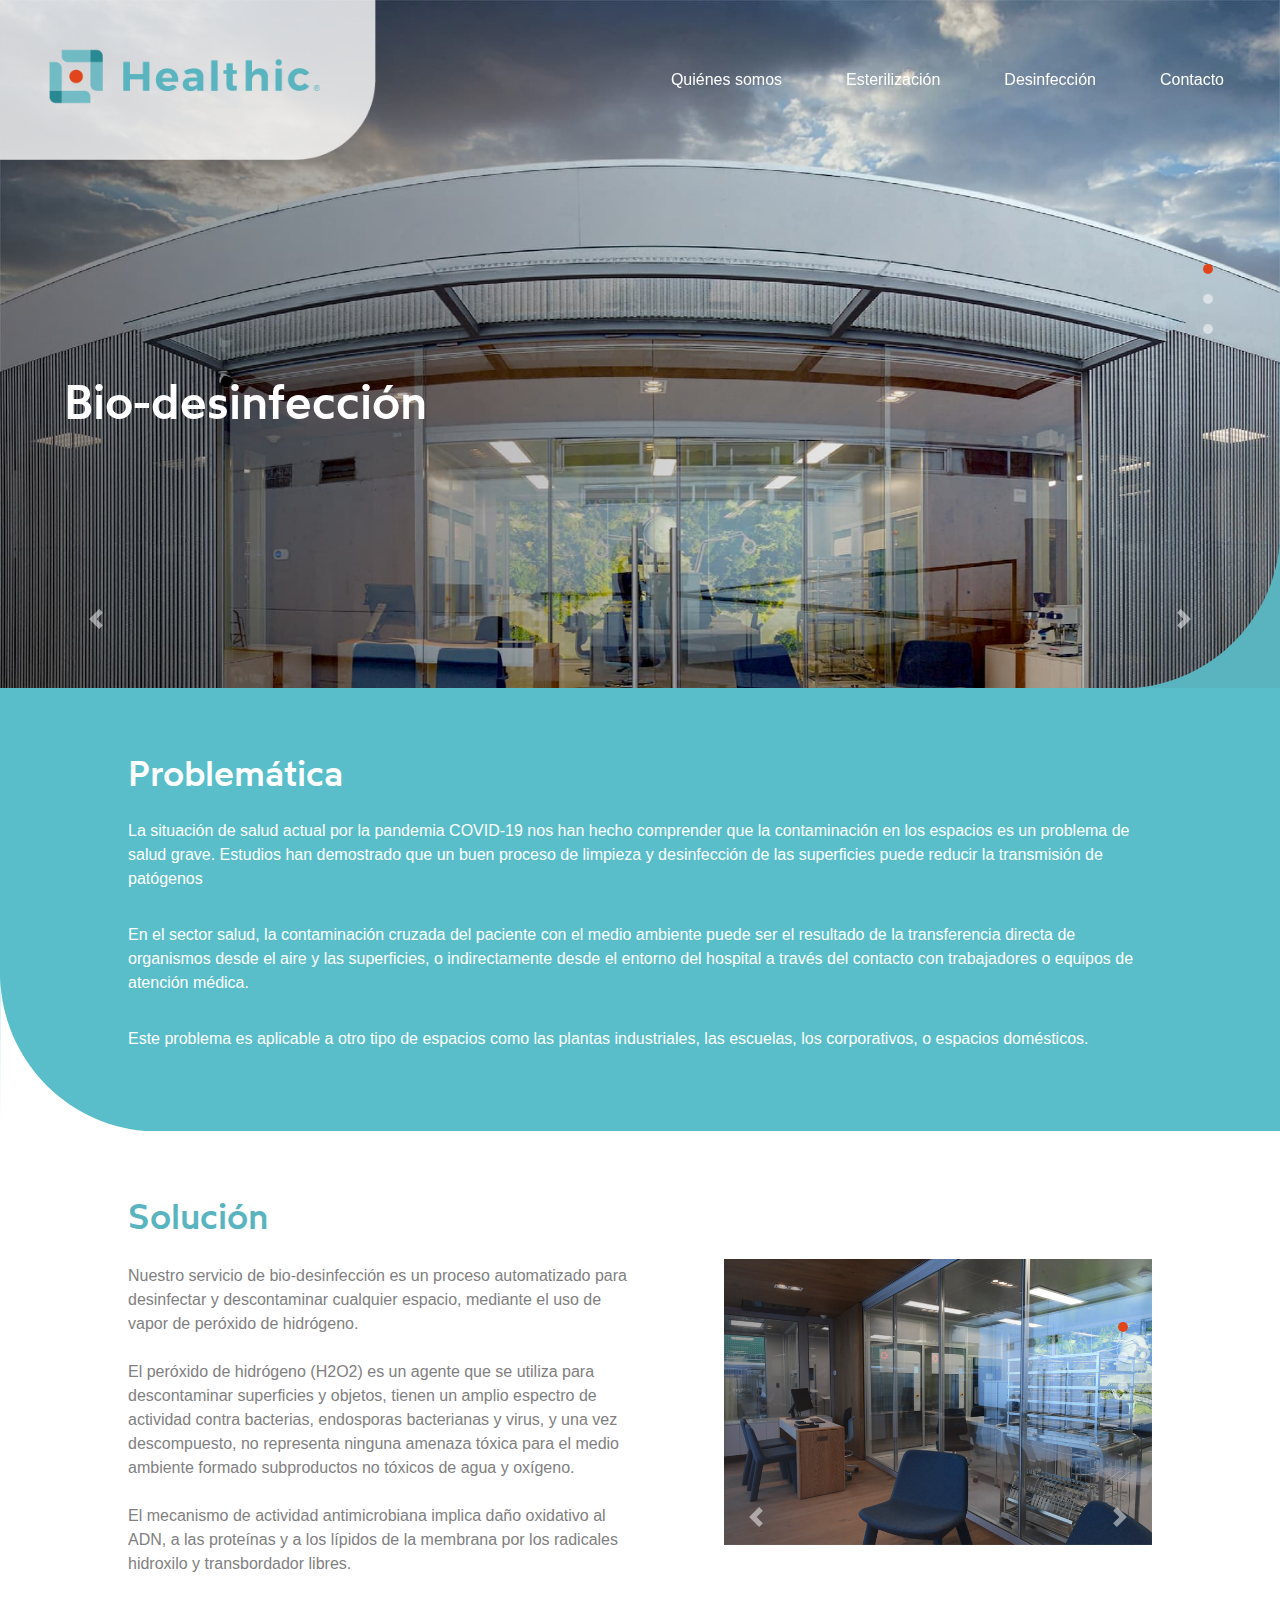
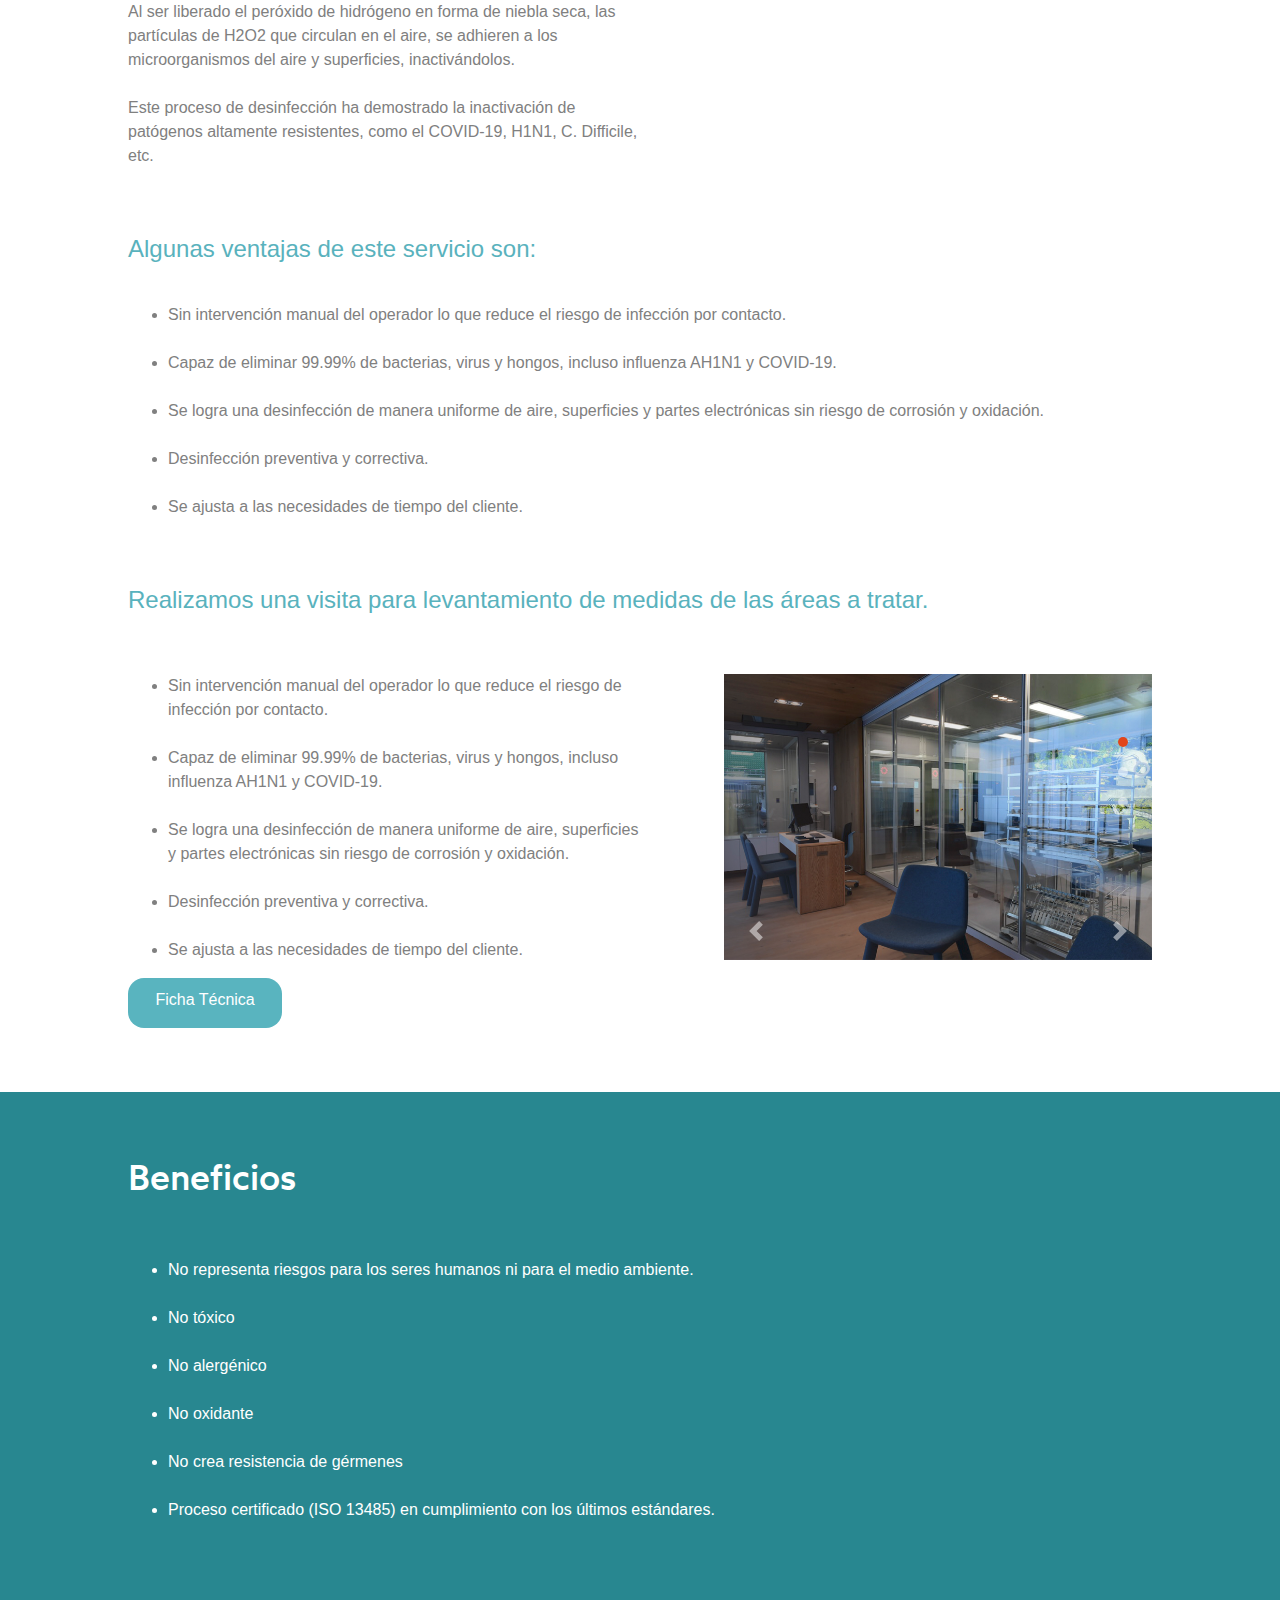
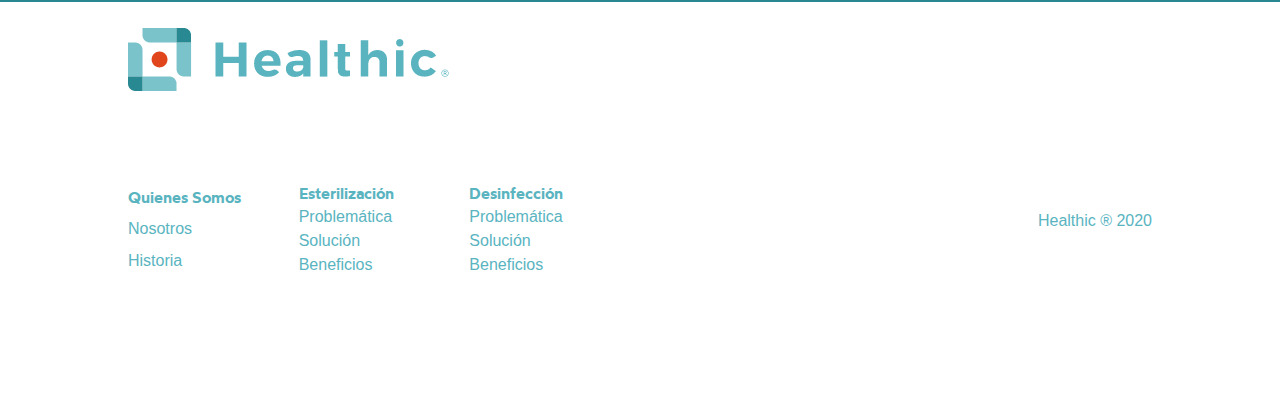
==== biodesinfeccion.html @ 0f6c4539 "arreglando detalles mobile" ====
<!DOCTYPE html>
<html lang="en">
<head>
    <meta charset="UTF-8">
    <meta name="viewport" content="width=device-width, initial-scale=1, shrink-to-fit=no">
    <title>Bio-desinfección</title>
    <link rel="stylesheet" href="css/slider.css">
    <link rel="stylesheet" href="https://stackpath.bootstrapcdn.com/bootstrap/4.5.2/css/bootstrap.min.css" integrity="sha384-JcKb8q3iqJ61gNV9KGb8thSsNjpSL0n8PARn9HuZOnIxN0hoP+VmmDGMN5t9UJ0Z" crossorigin="anonymous">
    <link rel="stylesheet" href="https://cdnjs.cloudflare.com/ajax/libs/font-awesome/4.7.0/css/font-awesome.min.css">
    <link rel="stylesheet" href="css/slider.css">
<!--     <link rel="stylesheet" href="css/debug.css"> -->
</head>
<body>
     <!-- Navigation -->
<nav class="navbar fixed-top  navbar-expand-md">
    <a href="index.html" class="navbar-brand"><img src="img/logohealthic.png" class="navbar-brand-imagen"></a>
    <button class="navbar-toggler" data-toggle="collapse" data-target="#NavBarM">
        <img src="img/logo-color.png" class="enmobilhey">
    </button>
    <div class="collapse navbar-collapse" id="NavBarM">
    
    <ul class="navbar-nav ml-auto">
        <li class="nav-item">
            <a href="nosotros.html" class="nav-link">Quiénes somos</a>
        </li>
        <li>
            <a href="esterilizacion.html" class="nav-link">Esterilización</a>
        </li>
        <li>
            <a href="biodesinfeccion.html" class="nav-link">Desinfección</a>
        </li>
<!--
        <li>
            <a href="#" class="nav-link">Biblioteca</a>
        </li>
-->
        <li>
            <a href="index.html#ContactoInd" class="nav-link">Contacto</a>
        </li>
    </ul>
    </div>
</nav>
   
   <header class="Hstart">
       <div id="carouselExampleCaptions" class="carousel slide" data-interval="false" data-ride="carousel" style="max-height: 43em;">
    <!-- Lineas de referencia posicion -->
  <ol class="carousel-indicators">
    <li data-target="#carouselExampleCaptions" data-slide-to="0" class="active"></li>
    <li data-target="#carouselExampleCaptions" data-slide-to="1"></li>
    <li data-target="#carouselExampleCaptions" data-slide-to="2"></li>
  </ol>
  <div class="carousel-inner">
<!--   Foto 01 -->
    <div class="carousel-item active">
      <img src="img/Home-01.jpg" class="d-block w-100" alt="...">
      <div class="carousel-caption d-md-block">
        <h1>Bio-desinfección</h1>
<!--        <button>Mas Información</button>-->
      </div>
    </div>
<!--    Foto 02  -->
    <div class="carousel-item">
      <img src="img/Home-02.jpg" class="d-block w-100" alt="...">
      <div class="carousel-caption  d-md-block">
        <h1>Bio-desinfección</h1>
<!--        <button>Más información</button>-->
      </div>
    </div>
<!--  Foto 03  -->
    <div class="carousel-item">
      <img src="img/Home-03.jpg" class="d-block w-100" alt="...">
      <div class="carousel-caption  d-md-block">
        <h1>Bio-desinfección</h1>
<!--        <button>Más información</button>-->
      </div>
    </div>
  </div>
<!--  Flechas controladoras carusel-->
  <a class="carousel-control-prev" href="#carouselExampleCaptions" role="button" data-slide="prev">
    <span class="carousel-control-prev-icon" aria-hidden="true"></span>
    <span class="sr-only">Previous</span>
  </a>
  <a class="carousel-control-next" href="#carouselExampleCaptions" role="button" data-slide="next">
    <span class="carousel-control-next-icon" aria-hidden="true"></span>
    <span class="sr-only">Next</span>
  </a>
  <svg viewBox="0 0 237.58 230.31" xmlns="http://www.w3.org/2000/svg" class="svgDER">
<path transform="translate(-.148 -1437.3)" d="m237.36 1437.3c-3.9 127.68-108.52 230.31-237.21 230.31h237.58l-0.377-230.31h0.377"/>
</svg>
</div>
   </header>
   
   <article class="QS-Azul">
       <h3>
        Problemática
       </h3>
       <p>
           La situación de salud actual por la pandemia COVID-19 nos han hecho comprender que  la contaminación en los espacios es un problema de salud grave. Estudios han demostrado que un buen proceso de limpieza y desinfección de las superficies puede reducir la transmisión de patógenos

       </p>
       <p>
            En el sector salud, la contaminación cruzada del paciente con el medio ambiente puede ser el resultado de la transferencia directa de organismos desde el aire y las superficies, o indirectamente desde el entorno del hospital a través del contacto con trabajadores o equipos de atención médica.
       </p>

       <p>
           Este problema es aplicable a otro tipo de espacios como las plantas industriales, las escuelas, los corporativos, o espacios domésticos. 
       </p>
            <svg viewBox="0 0 237.58 230.31" xmlns="http://www.w3.org/2000/svg" class="svgIZQ">
            <path  transform="translate(-.148 -1437.3)" d="m0.525 1437.3c3.9 127.68 108.52 230.31 237.21 230.31h-237.58l0.377-230.31h-0.377"/>
            </svg>
   </article>
   
   <article class="Historia">
      <div>
       <h3 class="tituloSolucion">Solución</h3>
       <p>
        Nuestro servicio de bio-desinfección es un proceso automatizado para desinfectar y descontaminar cualquier espacio, mediante el uso de vapor de peróxido de hidrógeno.<br><br>
 
        El peróxido de hidrógeno (H2O2) es un agente que se utiliza para descontaminar superficies y objetos, tienen un amplio espectro de actividad contra bacterias, endosporas bacterianas y virus, y una vez descompuesto, no representa ninguna amenaza tóxica para el medio ambiente formado subproductos no tóxicos de agua y oxígeno.<br><br>
 
        El mecanismo de actividad antimicrobiana implica daño oxidativo al ADN, a las proteínas y a los lípidos de la membrana por los radicales hidroxilo y transbordador libres.<br><br>
 
        Al ser liberado el peróxido de hidrógeno en forma de niebla seca, las partículas de H2O2 que circulan en el aire, se adhieren a los microorganismos del aire y superficies, inactivándolos.<br><br>
 
        Este proceso de desinfección ha demostrado la inactivación de patógenos altamente resistentes, como el COVID-19, H1N1, C. Difficile, etc.
        </p>
      </div>
       <figure class="sliderHistoria">
        <div id="carouselQS" class="carousel slide" data-ride="carousel">
  <ol class="carousel-indicators">
    <li data-target="#carouselQS" data-slide-to="0" class="active"></li>
    <li data-target="#carouselQS" data-slide-to="1"></li>
    <li data-target="#carouselQS" data-slide-to="2"></li>
  </ol>
  <div class="carousel-inner">
    <div class="carousel-item active">
      <img src="img/H-01.jpg" class="d-block w-100" alt="...">
    </div>
    <div class="carousel-item">
      <img src="img/H-02.JPG" class="d-block w-100" alt="...">
    </div>
    <div class="carousel-item">
      <img src="img/H-03.jpg" class="d-block w-100" alt="...">
    </div>
  </div>
  <a class="carousel-control-prev" href="#carouselQS" role="button" data-slide="prev">
    <span class="carousel-control-prev-icon" aria-hidden="true"></span>
    <span class="sr-only">Previous</span>
  </a>
  <a class="carousel-control-next" href="#carouselQS" role="button" data-slide="next">
    <span class="carousel-control-next-icon" aria-hidden="true"></span>
    <span class="sr-only">Next</span>
  </a>
</div>
   
    </figure>
        <div class="ventajas">
       <h4 class="tituloVentajas">Algunas ventajas de este servicio son:</h4>
       <ul>
           <li>Sin intervención manual del operador lo que reduce el riesgo de infección por contacto.<br><br></li>
           <li>Capaz de eliminar 99.99% de bacterias, virus y hongos, incluso influenza AH1N1 y COVID-19.<br><br></li>
           <li>Se logra una desinfección de manera uniforme de aire, superficies y partes electrónicas sin riesgo de corrosión y oxidación.<br><br></li>
           <li>Desinfección preventiva y correctiva.<br><br></li>
           <li>Se ajusta a las necesidades de tiempo del cliente.</li>
       </ul>
      </div>
       
       <h4 class="levantamiento">Realizamos una visita para levantamiento de medidas de las áreas a tratar.</h4>
       <ul>
           <li>Sin intervención manual del operador lo que reduce el riesgo de infección por contacto.<br><br></li>
           <li>Capaz de eliminar 99.99% de bacterias, virus y hongos, incluso influenza AH1N1 y COVID-19.<br><br></li>
           <li>Se logra una desinfección de manera uniforme de aire, superficies y partes electrónicas sin riesgo de corrosión y oxidación.<br><br></li>
           <li>Desinfección preventiva y correctiva.<br><br></li>
           <li>Se ajusta a las necesidades de tiempo del cliente.</li>
       </ul>
<!--
       <p>
        Este servicio incluye: <br><br>
        • Máquina con turbina ionizante.<br><br>
        • Agente desinfectante a base de   peróxido de hidrógeno y plata coloidal.<br><br>
        • Monitoreo de áreas desinfectadas a través de indicadores químicos.<br><br>
        • Profesional especializado en esterilización y bio-desinfección quien realiza todo el proceso.<br><br>
        • Confinamiento de áreas en caso de ser requerido.
        </p>
-->
       
      
       <figure class="sliderLevantamiento">
        <div id="carouselQS" class="carousel slide" data-ride="carousel">
  <ol class="carousel-indicators">
    <li data-target="#carouselQS" data-slide-to="0" class="active"></li>
    <li data-target="#carouselQS" data-slide-to="1"></li>
    <li data-target="#carouselQS" data-slide-to="2"></li>
  </ol>
  <div class="carousel-inner">
    <div class="carousel-item active">
      <img src="img/H-01.jpg" class="d-block w-100" alt="...">
    </div>
    <div class="carousel-item">
      <img src="img/H-02.JPG" class="d-block w-100" alt="...">
    </div>
    <div class="carousel-item">
      <img src="img/H-03.jpg" class="d-block w-100" alt="...">
    </div>
  </div>
  <a class="carousel-control-prev" href="#carouselQS" role="button" data-slide="prev">
    <span class="carousel-control-prev-icon" aria-hidden="true"></span>
    <span class="sr-only">Previous</span>
  </a>
  <a class="carousel-control-next" href="#carouselQS" role="button" data-slide="next">
    <span class="carousel-control-next-icon" aria-hidden="true"></span>
    <span class="sr-only">Next</span>
  </a>
</div>
   
    </figure>
        <a href="#" class="botonLink">Ficha Técnica</a>
   </article>
   <article class="beneficios">
       <h3>Beneficios</h3>
       <ul>
           <li>No representa riesgos para los seres humanos ni para el medio ambiente.<br><br></li>
           <li>No tóxico <br><br></li>
           <li>No alergénico<br><br></li>
           <li>No oxidante<br><br></li>
           <li>No crea resistencia de gérmenes<br><br></li>
           <li>Proceso certificado (ISO 13485) en cumplimiento con los últimos estándares.</li>
       </ul>
   </article>
    <img src="img/logo02.png" class="imgfooter">
    <div class="bread">
     
      <div class="links">
          <a href="#" class="bredtitulo">Quienes Somos</a>
          <a href="#">Nosotros</a>
          <a href="#">Historia</a>
<!--          <a href="#">Equipo</a>-->
      </div>
      <div class="links">
          <a href="#" class="bredtitulo">Esterilización</a>
          <a href="#">Problemática</a>
          <a href="#">Solución</a>
          <a href="#">Beneficios</a>
      </div>
      <div class="links">
          <a href="#" class="bredtitulo">Desinfección</a>
          <a href="#">Problemática</a>
          <a href="#">Solución</a>
          <a href="#">Beneficios</a>
      </div>
<!--
      <div class="links">
          <a href="#" class="bredtitulo">Biblioteca</a>
          <a href="#">Noticias</a>
          <a href="#">Galeria</a>
          <a href="#">Fichas técnicas</a>
          <a href="#">Prensa</a>
      </div>
-->
<!--
      <div class="links">
          <a href="#">Contrata un servicio</a>
          <a href="#">Invierte en Healthic</a>
          <a href="#">Trabaja con Nosotros</a>
      </div>
-->
      <div class="links ultimis">
          <p>Healthic ® 2020</p>
      </div>
  </div>
   
   
   
    <script src="https://code.jquery.com/jquery-3.5.1.slim.min.js" integrity="sha384-DfXdz2htPH0lsSSs5nCTpuj/zy4C+OGpamoFVy38MVBnE+IbbVYUew+OrCXaRkfj" crossorigin="anonymous"></script>
    <script src="https://cdn.jsdelivr.net/npm/popper.js@1.16.1/dist/umd/popper.min.js" integrity="sha384-9/reFTGAW83EW2RDu2S0VKaIzap3H66lZH81PoYlFhbGU+6BZp6G7niu735Sk7lN" crossorigin="anonymous"></script>
    <script src="https://stackpath.bootstrapcdn.com/bootstrap/4.5.2/js/bootstrap.min.js" integrity="sha384-B4gt1jrGC7Jh4AgTPSdUtOBvfO8shuf57BaghqFfPlYxofvL8/KUEfYiJOMMV+rV" crossorigin="anonymous"></script>
    <script src="js/script.js"></script>
</body>
</html>
---- css/slider.css ----
@font-face {
    font-family: 'wotfardregular';
    src: url('wotfard-regular-webfont.eot');
    src: url('wotfard-regular-webfont.eot?#iefix') format('embedded-opentype'),
         url('wotfard-regular-webfont.woff2') format('woff2'),
         url('wotfard-regular-webfont.ttf') format('truetype');
    font-weight: normal;
    font-style: normal;

}

@font-face {
    font-family: 'wotfardsemibold';
    src: url('wotfard-semibold-webfont.eot');
    src: url('wotfard-semibold-webfont.eot?#iefix') format('embedded-opentype'),
         url('wotfard-semibold-webfont.woff2') format('woff2'),
         url('wotfard-semibold-webfont.ttf') format('truetype');
    font-weight: normal;
    font-style: normal;

}
@font-face {
    font-family: 'wotfardmedium';
    src: url('wotfard-medium-webfont.eot');
    src: url('wotfard-medium-webfont.eot?#iefix') format('embedded-opentype'),
         url('wotfard-medium-webfont.woff2') format('woff2'),
         url('wotfard-medium-webfont.ttf') format('truetype');
    font-weight: normal;
    font-style: normal;

}
*{
	margin: 0;
}
a{
    text-decoration: none;
}
a:hover{
    text-decoration: none;
/*    color: #EB451B;*/
/*    border-bottom: 2px solid red;*/
}
}
body{
    max-width: 100vw;
    height: 100%;
    color: #666666;
    font-family: 'wotfardregular';
    display: flex;
    flex-direction: column;
    align-items: center;
}

/*
img{
    width: 100%;
    height: auto;
object-fit: cover;
}
*/

h1{
    padding-bottom: 5%;
    font-size: 3rem;
    font-family: 'wotfardmedium';
}
h3{
    font-size: 36px;
    font-family: 'wotfardmedium';
}
hr{
    border-top: 1.5px solid #666666;
    width: 80%;
}
.navbar{
    z-index: 1000;
    width: 100%;
    padding: 0;
}
.navbar-brand-imagen{
    height: 10rem
}
.navbar-brand{
    margin: 0;
    padding: 0;
}
.navbar-nav li{
    padding-right: 3rem;
}
.nav-link{
    color: white !important;
    position: relative;
}
.nav-link::after {
    content: "";
    position: absolute;
    left: 0;
    bottom: 0;
    width: 100%;
    height: 3px;
    background: #EB451B;
    transform: scaleX(0);
/*    transform-origin: left;*/
    transition: transform 250ms ease-in;
}
.nav-link:hover::after {
    transform: scaleX(1)
}
.colorlink{
    color: #59B4BF !important;
}
/*
li a:hover{
    border-bottom: 3px solid #EB451B;
}
*/

.compressed{
    background: white;
}
.enmobil{
    height: 8rem;
}
.enmobilhey{
    height: 2rem;
}
.botonLink{
    background-color: #59B4BF;
    border: none;
    border-radius: 1em;
    padding: 2%;
    color: white;
    height: 50px;
    width: 30%;
    text-align: center;
}
.carousel-item{
}

.carousel-control-next, .carousel-control-prev{
    top: 80%;
    
}
.carousel-indicators{
    right: 5%;
    bottom: 50%;
    flex-direction: column;
    align-items: flex-end;
    margin: 0;
}
.carousel-indicators li{
    width: 10px;
    height: 10px;
    border-radius: 50%;
}
.carousel-indicators .active{
    background-color: #E1451B !important;
}
.carousel-caption{
    top: 40%;
    left: 5%;
    width: 50%;
    text-align: left;
}
/*Sacar las bolitas para abajo de el slider*/
/*
.SERV .carousel-indicators{
    flex-direction: row;
    bottom: -15%;
    left: 55%;
    width: 35%;
    justify-content: space-evenly;
}
*/
.SERV .carousel-indicators li{
    background-color: gray;
}
/*Intento de Sacar los controles*/
/*
.SERV .carousel-control-next, .SERV .carousel-control-prev{
    bottom: -19%;
    opacity: 1;
}
*/
.SERV .carousel-control-next-icon, .SERV .carousel-control-prev-icon{
    color: gray;
    
}
.btnclaro{
    background-color: #59B4BF;
    border: none;
    border-radius: 1em;
    padding: 2%;
    color: white;
    height: 50px;
    width: 30%;
    text-align: center;
    position: relative;
    z-index: 1;
}
.btnclaro::after{
    content: "";
    position: absolute;
    top: 0;
    left: 0;
    width: 100%;
    height: 100%;
    border-radius: 1em;
    background-color: rgba(0, 0, 0, 0.3);
    transform: scaleY(0);
/*    transform-origin: left;*/
    transition: transform 100ms ease-in;
    
    z-index: -1;
}
.btnclaro:hover{
    color: white;
    font-weight: 600;
    
}
.btnclaro:hover::after{
    transform: scaleY(1);
    border-radius: 1em;
}
.btnobscuro{
    background-color: #288992;
    border: none;
    border-radius: 1em;
    padding: 2%;
    color: white;
    height: 50px;
    text-align: center;
    position: relative;
    z-index: 1;
}
.btnobscuro::after{
    content: "";
    position: absolute;
    top: 0;
    left: 0;
    width: 100%;
    height: 100%;
    border-radius: 1em;
    background-color: rgba(0, 0, 0, 0.3);
    transform: scaleY(0);
/*    transform-origin: left;*/
    transition: transform 100ms ease-in;
    
    z-index: -1;
}
.btnobscuro:hover{
    color: white;
    font-weight: 600;
    
}
.btnobscuro:hover::after{
    transform: scaleY(1);
    border-radius: 1em;
}
button{
    background-color: #59B4BF;
    border: none;
    border-radius: 1em;
    padding: 2%;
    color: white;
    height: 50px;
}

.QS{
    display: grid;
    grid-template-columns: 1fr 1fr;
    grid-template-rows: 1fr 2fr 1fr;
    width: 100%;
    
    grid-template-areas:
        'titulo foto'
        'texto foto'
        'boton foto';
    padding: 3% 10% 1% 10%;
    background-color: #59B4BF;
    color: white;
    position: relative;
}
.fotoQS{
    width: 80%;
}
.titulo{
    align-self: end;
    grid-area: titulo;
    font-size: 36px;
    padding-bottom: 5%
}
.texto{
    grid-area: texto;
    padding-right: 20%;
    font-size: 16px;
}
.boton{
    grid-area: boton;
    width: 170px;
    height: 50px;
    font-size: 16px;
    text-align: center;
    
}
.foto{
    grid-area: foto;
    align-self: center;
    
}
.Historia h3{
    margin-bottom: 5%;
    color: #59B4BF;
}
.SERV{
    display: grid;
    grid-template-columns: 1fr 1fr;
    grid-template-rows: 1fr 2fr 1fr;
    width: 100%;
    grid-template-areas:
        'titulo foto'
        'texto foto'
        'boton foto';
    padding: 5% 10%;
    color: white;
}
.SERV .titulo{
    color: #59BEC9;
}
.SERV .texto{
    color: #808080
}
.SERV .carousel{
    width: 90%;
}
.SERV2{ 
    display: grid;
    grid-template-columns: 1fr 1fr;
    grid-template-rows: 1fr 2fr 1fr;
    width: 100%;
    grid-template-areas:
        'foto titulo'
        'foto texto'
        'foto boton';
    padding: 5% 10%;
    color: white;
    position: relative;
}
.SERV2 .titulo{
    color: #59BEC9;
}
.SERV2 .texto{
    color: #808080
}
.SERV2 .carousel{
    width: 90%;
}
.biblioteca{
    background-color: #288992;
    padding: 5%;
    position: relative;
}
.card-body{
    padding: 5% 0 0 0;
}
.card-text{
    color: white;
}
form{
    display: flex;
    min-width: 50%;
    flex-direction: column;
}

footer{
    display: flex;
    min-width: 100%;
    padding: 5% 10%;
    background-color: #288992;
    color: white;
}
.imgfooter{
    margin-right: auto;
    padding-left: 10%;
    padding-bottom: 2%;
    padding-top: 2%;
}
aside{
    min-width: 50%;
    display: grid;
    grid-template-columns: 2fr 2fr 1fr;
    grid-template-rows: auto .5fr 1fr 1fr 2fr .5fr 1fr;
    grid-gap: .5em;
}
aside > h3{
    grid-column: 1 / -1;
}

aside > button{
    grid-column: 1 / 2;
    grid-row: 3;
    align-self: center;
    justify-self: center;
    width: 80%;
}
aside > button:nth-child(2){
    grid-column: 2 / span 1;
    grid-row: 3;
}
aside > button:nth-child(3){
    grid-column: 1 / span 1;
    grid-row: 4;
}

aside > address{
    grid-column: 1 / 4;
    grid-row: 5;
}
address{
    display: flex;
    flex-direction: column;
    margin-top: 3%;
    
}
.linkfoot{
    color: white;
}
.socialicons{
    height: 20px;
    grid-column: 1/2;
    grid-row: 6;
    display: flex;
    fill: white;
}

.bread{
    display: grid;
    grid-template-columns: 1fr 1fr 1fr 3fr;
    grid-template-areas: ;
    width: 100%;
    padding: 5% 10%;
    margin-bottom: 5%;
    justify-items: flex-start;
}
.links{
    display: flex;
    flex-direction: column;
    align-items: flex-start;
    justify-content: space-around;
    color: #59B4BF;
}
.links a{
    color: #59B4BF;
}

.ultimis{
    margin-left: auto;
}
.enviar{
    max-width: 30%;
    background-color: #59BEC9;
    border: none;
    border-radius: 1em;
}


.Hstart{
    background: #59BEC9;
    width: 100%;
}
.QS-Azul{
    background: #59BEC9;
    padding: 5% 10% 5% 10%;
    color: white;
    display: grid;
    grid-template-columns: 1fr;
    grid-row-gap: 1em;
    position: relative;
    width: 100%;
}
.svgIZQ{
    position: absolute;
    bottom: 0;
    left: 0%;
    height: 12vw;
    fill: #FFF;
     
}
.svgDER{
    position: absolute;
    bottom: -1px;
    right: 0%;
    height: 12vw;
    fill: #59B4BF;
}
.svgDER-o{
    position: absolute;
    bottom: -1px;
    right: 0%;
    height: 12vw;
    fill: #288992;
}
.Historia{
    padding: 5% 10% 5% 10%;
    display: grid;
    grid-template-columns: 1.2fr 1fr;
    grid-column-gap: 8%;
    position: relative;
    color: #808080;
}

.sliderHistoria{
    padding-top: 15%;
}
.Equipo{
    padding: 5%;
    background: #59BEC9;
    position: relative;
    
}
.equipoGrid{
    display: grid;
    grid-template-columns: 1fr 1fr 1fr;
    justify-items: center;
    
}
.equipoCard{
    display: flex;
    flex-direction: column;
    text-align: center;
    height: 400px;
    justify-content: space-around;
    color: aliceblue;
    
}
.equipoNombreM{
    display: grid;
    grid-template-columns: 1fr 1.3fr .1fr;
    grid-template-rows: .5fr 2fr .5fr;
    padding: 5%
}
.fotoPerfil{
    width: 100%;
    height: auto;
    grid-row: 1 / 3;
    grid-column: 1;
}
.modalClose{
    grid-row: 1;
    grid-column: 3;
}
.modalName{
    grid-row: 2 / 4;
    grid-column: 2;
    padding-left: 5%;
}
.modal-content{
    border-radius: 2em;
    border: none;
}
.modal-dialog{
    max-width: 750px;
}
.Aliados{
    padding: 10%;
    display: grid;
    grid-template-columns: 1fr 3fr;
}
.Aliados > h3{
    grid-column: 1 / 3;
    padding-bottom: 6%
}
.Aliados > img{
    grid-row: 2;
    grid-column: 1;
    
}
.Aliados > p{
    grid-column: 2 / 3;
}
.Aliados > a{
    grid-column: 2 / 4;
}
.bredtitulo{
    font-family: 'wotfardsemibold';
}
.tituloSolucion{
    color: #59B2BD;
}
.ventajas{
    grid-column: span 2;
    padding-bottom: 5%;
    padding-top: 5%;
}
.tituloVentajas{
    padding-bottom: 3%;
    color: #59B2BD;
}
.levantamiento{
    grid-column: span 2;
    padding-bottom: 5%;
    color: #59B2BD;
}
.beneficios{
    width: 100%;
    background-color: #288790;
    color: white;
    padding: 5% 10% 5% 10%;
}
.beneficios h3{
    color: white;
    padding-bottom: 5%;
}
.comoResuelve{
    padding: 5% 10% 5% 10%;
    display: grid;
    grid-template-columns: 1fr;
    position: relative;
    width: 100%;
    color: #808080;
}
.comoResuelve h3{
    
    padding-bottom: 3%;
}
.comoResuelve h4{
    padding-top: 3%;
    padding-bottom: 3%;
}
.certificadoFases{
    display: grid;
    grid-template-columns: 1fr .7fr 1fr;
    grid-column-gap: 50px;
}
.servCERT{
    display: flex;
    color: #59B2BD;
}
.imgCERT{
    padding-right: 5%;
    object-fit: contain;
}
.ModeloG{
    display: grid;
    grid-template-columns: 1fr 1fr 1fr;
    grid-column-gap: 50px;
}
.ModeloG > .gestMod h5{
    min-height: 10%;
    
}
.ModeloG > .gestMod p{
    margin: 2em 0;
    
}
.ModeloG > .gestMod .imgGEST{
    object-fit: contain;
    min-height: 40%;
    
}

.gestMod{
    display: flex;
    flex-direction: column;
    color: #59B2BD;
}
.imgGEST{
    object-fit: contain;
}

@media only screen and (max-width: 800px) {
  .navbar-brand {
    display: none;
  }
    nav{
        position: sticky !important;
        top: 0;
        display: flex;
        justify-content: center !important;
        height: 5rem;
        background-color: #FFF;
    }
    .navbar-nav{
        align-items: center;
          background-color: #FFF;
    }
    .navbar-nav li{
        padding-right: 0;
    }
    .nav-link{
        color: #59B4BF !important;
        text-align: center !important;
        margin-right: 0;
    }
    .carousel-caption{
    top: 10%;
    left: 10%;
    width: 80%;
    text-align: left;
}
    .carousel-caption h1{
        font-size: 1.8rem;
    }
    .texto{
        padding-right: 0;
    }
    .QS{
        grid-template-columns: auto;
        grid-template-rows: auto auto auto 1fr;
        grid-template-areas: 
            'titulo'
            'foto'
            'texto'
            'boton';
            
    }
    .SERV{
        grid-template-columns: auto;
        grid-template-rows: auto auto auto 1fr;
        grid-template-areas: 
            'titulo'
            'foto'
            'texto'
            'boton';
    }
    .SERV .carousel{
        width: 100%;
    }
    .SERV2{
        grid-template-columns: auto;
        grid-template-rows: auto auto auto 1fr;
        grid-template-areas: 
            'titulo'
            'foto'
            'texto'
            'boton';
    }
    .SERV2 .carousel{
        width: 100%;
    }
    footer{
        flex-direction: column;
    }
    .bread{
        grid-template-columns: 1fr 1fr 1fr 1fr;
    grid-template-areas: 1fr 1fr ;
    }
    .QS-Azul{
    background: #59BEC9;
    padding: 5% 10% 5% 10%;
    color: white;
    display: grid;
    grid-template-columns: 1fr;
    grid-row-gap: 1em;
}
    .certificadoFases{
        grid-template-columns: 1fr;
    }
    .ModeloG{
        grid-template-columns: 1fr;
    }
    .Historia{
        grid-template-columns: 1fr;
    }
    .ventajas{
        grid-column: span 1;
    }
    .levantamiento{
        grid-column: span 1;
    }
    .servCERT{
    flex-direction: row;
}
---- css/slider.css ----
@font-face {
    font-family: 'wotfardregular';
    src: url('wotfard-regular-webfont.eot');
    src: url('wotfard-regular-webfont.eot?#iefix') format('embedded-opentype'),
         url('wotfard-regular-webfont.woff2') format('woff2'),
         url('wotfard-regular-webfont.ttf') format('truetype');
    font-weight: normal;
    font-style: normal;

}

@font-face {
    font-family: 'wotfardsemibold';
    src: url('wotfard-semibold-webfont.eot');
    src: url('wotfard-semibold-webfont.eot?#iefix') format('embedded-opentype'),
         url('wotfard-semibold-webfont.woff2') format('woff2'),
         url('wotfard-semibold-webfont.ttf') format('truetype');
    font-weight: normal;
    font-style: normal;

}
@font-face {
    font-family: 'wotfardmedium';
    src: url('wotfard-medium-webfont.eot');
    src: url('wotfard-medium-webfont.eot?#iefix') format('embedded-opentype'),
         url('wotfard-medium-webfont.woff2') format('woff2'),
         url('wotfard-medium-webfont.ttf') format('truetype');
    font-weight: normal;
    font-style: normal;

}
*{
	margin: 0;
}
a{
    text-decoration: none;
}
a:hover{
    text-decoration: none;
/*    color: #EB451B;*/
/*    border-bottom: 2px solid red;*/
}
}
body{
    max-width: 100vw;
    height: 100%;
    color: #666666;
    font-family: 'wotfardregular';
    display: flex;
    flex-direction: column;
    align-items: center;
}

/*
img{
    width: 100%;
    height: auto;
object-fit: cover;
}
*/

h1{
    padding-bottom: 5%;
    font-size: 3rem;
    font-family: 'wotfardmedium';
}
h3{
    font-size: 36px;
    font-family: 'wotfardmedium';
}
hr{
    border-top: 1.5px solid #666666;
    width: 80%;
}
.navbar{
    z-index: 1000;
    width: 100%;
    padding: 0;
}
.navbar-brand-imagen{
    height: 10rem
}
.navbar-brand{
    margin: 0;
    padding: 0;
}
.navbar-nav li{
    padding-right: 3rem;
}
.nav-link{
    color: white !important;
    position: relative;
}
.nav-link::after {
    content: "";
    position: absolute;
    left: 0;
    bottom: 0;
    width: 100%;
    height: 3px;
    background: #EB451B;
    transform: scaleX(0);
/*    transform-origin: left;*/
    transition: transform 250ms ease-in;
}
.nav-link:hover::after {
    transform: scaleX(1)
}
.colorlink{
    color: #59B4BF !important;
}
/*
li a:hover{
    border-bottom: 3px solid #EB451B;
}
*/

.compressed{
    background: white;
}
.enmobil{
    height: 8rem;
}
.enmobilhey{
    height: 2rem;
}
.botonLink{
    background-color: #59B4BF;
    border: none;
    border-radius: 1em;
    padding: 2%;
    color: white;
    height: 50px;
    width: 30%;
    text-align: center;
}
.carousel-item{
}

.carousel-control-next, .carousel-control-prev{
    top: 80%;
    
}
.carousel-indicators{
    right: 5%;
    bottom: 50%;
    flex-direction: column;
    align-items: flex-end;
    margin: 0;
}
.carousel-indicators li{
    width: 10px;
    height: 10px;
    border-radius: 50%;
}
.carousel-indicators .active{
    background-color: #E1451B !important;
}
.carousel-caption{
    top: 40%;
    left: 5%;
    width: 50%;
    text-align: left;
}
/*Sacar las bolitas para abajo de el slider*/
/*
.SERV .carousel-indicators{
    flex-direction: row;
    bottom: -15%;
    left: 55%;
    width: 35%;
    justify-content: space-evenly;
}
*/
.SERV .carousel-indicators li{
    background-color: gray;
}
/*Intento de Sacar los controles*/
/*
.SERV .carousel-control-next, .SERV .carousel-control-prev{
    bottom: -19%;
    opacity: 1;
}
*/
.SERV .carousel-control-next-icon, .SERV .carousel-control-prev-icon{
    color: gray;
    
}
.btnclaro{
    background-color: #59B4BF;
    border: none;
    border-radius: 1em;
    padding: 2%;
    color: white;
    height: 50px;
    width: 30%;
    text-align: center;
    position: relative;
    z-index: 1;
}
.btnclaro::after{
    content: "";
    position: absolute;
    top: 0;
    left: 0;
    width: 100%;
    height: 100%;
    border-radius: 1em;
    background-color: rgba(0, 0, 0, 0.3);
    transform: scaleY(0);
/*    transform-origin: left;*/
    transition: transform 100ms ease-in;
    
    z-index: -1;
}
.btnclaro:hover{
    color: white;
    font-weight: 600;
    
}
.btnclaro:hover::after{
    transform: scaleY(1);
    border-radius: 1em;
}
.btnobscuro{
    background-color: #288992;
    border: none;
    border-radius: 1em;
    padding: 2%;
    color: white;
    height: 50px;
    text-align: center;
    position: relative;
    z-index: 1;
}
.btnobscuro::after{
    content: "";
    position: absolute;
    top: 0;
    left: 0;
    width: 100%;
    height: 100%;
    border-radius: 1em;
    background-color: rgba(0, 0, 0, 0.3);
    transform: scaleY(0);
/*    transform-origin: left;*/
    transition: transform 100ms ease-in;
    
    z-index: -1;
}
.btnobscuro:hover{
    color: white;
    font-weight: 600;
    
}
.btnobscuro:hover::after{
    transform: scaleY(1);
    border-radius: 1em;
}
button{
    background-color: #59B4BF;
    border: none;
    border-radius: 1em;
    padding: 2%;
    color: white;
    height: 50px;
}

.QS{
    display: grid;
    grid-template-columns: 1fr 1fr;
    grid-template-rows: 1fr 2fr 1fr;
    width: 100%;
    
    grid-template-areas:
        'titulo foto'
        'texto foto'
        'boton foto';
    padding: 3% 10% 1% 10%;
    background-color: #59B4BF;
    color: white;
    position: relative;
}
.fotoQS{
    width: 80%;
}
.titulo{
    align-self: end;
    grid-area: titulo;
    font-size: 36px;
    padding-bottom: 5%
}
.texto{
    grid-area: texto;
    padding-right: 20%;
    font-size: 16px;
}
.boton{
    grid-area: boton;
    width: 170px;
    height: 50px;
    font-size: 16px;
    text-align: center;
    
}
.foto{
    grid-area: foto;
    align-self: center;
    
}
.Historia h3{
    margin-bottom: 5%;
    color: #59B4BF;
}
.SERV{
    display: grid;
    grid-template-columns: 1fr 1fr;
    grid-template-rows: 1fr 2fr 1fr;
    width: 100%;
    grid-template-areas:
        'titulo foto'
        'texto foto'
        'boton foto';
    padding: 5% 10%;
    color: white;
}
.SERV .titulo{
    color: #59BEC9;
}
.SERV .texto{
    color: #808080
}
.SERV .carousel{
    width: 90%;
}
.SERV2{ 
    display: grid;
    grid-template-columns: 1fr 1fr;
    grid-template-rows: 1fr 2fr 1fr;
    width: 100%;
    grid-template-areas:
        'foto titulo'
        'foto texto'
        'foto boton';
    padding: 5% 10%;
    color: white;
    position: relative;
}
.SERV2 .titulo{
    color: #59BEC9;
}
.SERV2 .texto{
    color: #808080
}
.SERV2 .carousel{
    width: 90%;
}
.biblioteca{
    background-color: #288992;
    padding: 5%;
    position: relative;
}
.card-body{
    padding: 5% 0 0 0;
}
.card-text{
    color: white;
}
form{
    display: flex;
    min-width: 50%;
    flex-direction: column;
}

footer{
    display: flex;
    min-width: 100%;
    padding: 5% 10%;
    background-color: #288992;
    color: white;
}
.imgfooter{
    margin-right: auto;
    padding-left: 10%;
    padding-bottom: 2%;
    padding-top: 2%;
}
aside{
    min-width: 50%;
    display: grid;
    grid-template-columns: 2fr 2fr 1fr;
    grid-template-rows: auto .5fr 1fr 1fr 2fr .5fr 1fr;
    grid-gap: .5em;
}
aside > h3{
    grid-column: 1 / -1;
}

aside > button{
    grid-column: 1 / 2;
    grid-row: 3;
    align-self: center;
    justify-self: center;
    width: 80%;
}
aside > button:nth-child(2){
    grid-column: 2 / span 1;
    grid-row: 3;
}
aside > button:nth-child(3){
    grid-column: 1 / span 1;
    grid-row: 4;
}

aside > address{
    grid-column: 1 / 4;
    grid-row: 5;
}
address{
    display: flex;
    flex-direction: column;
    margin-top: 3%;
    
}
.linkfoot{
    color: white;
}
.socialicons{
    height: 20px;
    grid-column: 1/2;
    grid-row: 6;
    display: flex;
    fill: white;
}

.bread{
    display: grid;
    grid-template-columns: 1fr 1fr 1fr 3fr;
    grid-template-areas: ;
    width: 100%;
    padding: 5% 10%;
    margin-bottom: 5%;
    justify-items: flex-start;
}
.links{
    display: flex;
    flex-direction: column;
    align-items: flex-start;
    justify-content: space-around;
    color: #59B4BF;
}
.links a{
    color: #59B4BF;
}

.ultimis{
    margin-left: auto;
}
.enviar{
    max-width: 30%;
    background-color: #59BEC9;
    border: none;
    border-radius: 1em;
}


.Hstart{
    background: #59BEC9;
    width: 100%;
}
.QS-Azul{
    background: #59BEC9;
    padding: 5% 10% 5% 10%;
    color: white;
    display: grid;
    grid-template-columns: 1fr;
    grid-row-gap: 1em;
    position: relative;
    width: 100%;
}
.svgIZQ{
    position: absolute;
    bottom: 0;
    left: 0%;
    height: 12vw;
    fill: #FFF;
     
}
.svgDER{
    position: absolute;
    bottom: -1px;
    right: 0%;
    height: 12vw;
    fill: #59B4BF;
}
.svgDER-o{
    position: absolute;
    bottom: -1px;
    right: 0%;
    height: 12vw;
    fill: #288992;
}
.Historia{
    padding: 5% 10% 5% 10%;
    display: grid;
    grid-template-columns: 1.2fr 1fr;
    grid-column-gap: 8%;
    position: relative;
    color: #808080;
}

.sliderHistoria{
    padding-top: 15%;
}
.Equipo{
    padding: 5%;
    background: #59BEC9;
    position: relative;
    
}
.equipoGrid{
    display: grid;
    grid-template-columns: 1fr 1fr 1fr;
    justify-items: center;
    
}
.equipoCard{
    display: flex;
    flex-direction: column;
    text-align: center;
    height: 400px;
    justify-content: space-around;
    color: aliceblue;
    
}
.equipoNombreM{
    display: grid;
    grid-template-columns: 1fr 1.3fr .1fr;
    grid-template-rows: .5fr 2fr .5fr;
    padding: 5%
}
.fotoPerfil{
    width: 100%;
    height: auto;
    grid-row: 1 / 3;
    grid-column: 1;
}
.modalClose{
    grid-row: 1;
    grid-column: 3;
}
.modalName{
    grid-row: 2 / 4;
    grid-column: 2;
    padding-left: 5%;
}
.modal-content{
    border-radius: 2em;
    border: none;
}
.modal-dialog{
    max-width: 750px;
}
.Aliados{
    padding: 10%;
    display: grid;
    grid-template-columns: 1fr 3fr;
}
.Aliados > h3{
    grid-column: 1 / 3;
    padding-bottom: 6%
}
.Aliados > img{
    grid-row: 2;
    grid-column: 1;
    
}
.Aliados > p{
    grid-column: 2 / 3;
}
.Aliados > a{
    grid-column: 2 / 4;
}
.bredtitulo{
    font-family: 'wotfardsemibold';
}
.tituloSolucion{
    color: #59B2BD;
}
.ventajas{
    grid-column: span 2;
    padding-bottom: 5%;
    padding-top: 5%;
}
.tituloVentajas{
    padding-bottom: 3%;
    color: #59B2BD;
}
.levantamiento{
    grid-column: span 2;
    padding-bottom: 5%;
    color: #59B2BD;
}
.beneficios{
    width: 100%;
    background-color: #288790;
    color: white;
    padding: 5% 10% 5% 10%;
}
.beneficios h3{
    color: white;
    padding-bottom: 5%;
}
.comoResuelve{
    padding: 5% 10% 5% 10%;
    display: grid;
    grid-template-columns: 1fr;
    position: relative;
    width: 100%;
    color: #808080;
}
.comoResuelve h3{
    
    padding-bottom: 3%;
}
.comoResuelve h4{
    padding-top: 3%;
    padding-bottom: 3%;
}
.certificadoFases{
    display: grid;
    grid-template-columns: 1fr .7fr 1fr;
    grid-column-gap: 50px;
}
.servCERT{
    display: flex;
    color: #59B2BD;
}
.imgCERT{
    padding-right: 5%;
    object-fit: contain;
}
.ModeloG{
    display: grid;
    grid-template-columns: 1fr 1fr 1fr;
    grid-column-gap: 50px;
}
.ModeloG > .gestMod h5{
    min-height: 10%;
    
}
.ModeloG > .gestMod p{
    margin: 2em 0;
    
}
.ModeloG > .gestMod .imgGEST{
    object-fit: contain;
    min-height: 40%;
    
}

.gestMod{
    display: flex;
    flex-direction: column;
    color: #59B2BD;
}
.imgGEST{
    object-fit: contain;
}

@media only screen and (max-width: 800px) {
  .navbar-brand {
    display: none;
  }
    nav{
        position: sticky !important;
        top: 0;
        display: flex;
        justify-content: center !important;
        height: 5rem;
        background-color: #FFF;
    }
    .navbar-nav{
        align-items: center;
          background-color: #FFF;
    }
    .navbar-nav li{
        padding-right: 0;
    }
    .nav-link{
        color: #59B4BF !important;
        text-align: center !important;
        margin-right: 0;
    }
    .carousel-caption{
    top: 10%;
    left: 10%;
    width: 80%;
    text-align: left;
}
    .carousel-caption h1{
        font-size: 1.8rem;
    }
    .texto{
        padding-right: 0;
    }
    .QS{
        grid-template-columns: auto;
        grid-template-rows: auto auto auto 1fr;
        grid-template-areas: 
            'titulo'
            'foto'
            'texto'
            'boton';
            
    }
    .SERV{
        grid-template-columns: auto;
        grid-template-rows: auto auto auto 1fr;
        grid-template-areas: 
            'titulo'
            'foto'
            'texto'
            'boton';
    }
    .SERV .carousel{
        width: 100%;
    }
    .SERV2{
        grid-template-columns: auto;
        grid-template-rows: auto auto auto 1fr;
        grid-template-areas: 
            'titulo'
            'foto'
            'texto'
            'boton';
    }
    .SERV2 .carousel{
        width: 100%;
    }
    footer{
        flex-direction: column;
    }
    .bread{
        grid-template-columns: 1fr 1fr 1fr 1fr;
    grid-template-areas: 1fr 1fr ;
    }
    .QS-Azul{
    background: #59BEC9;
    padding: 5% 10% 5% 10%;
    color: white;
    display: grid;
    grid-template-columns: 1fr;
    grid-row-gap: 1em;
}
    .certificadoFases{
        grid-template-columns: 1fr;
    }
    .ModeloG{
        grid-template-columns: 1fr;
    }
    .Historia{
        grid-template-columns: 1fr;
    }
    .ventajas{
        grid-column: span 1;
    }
    .levantamiento{
        grid-column: span 1;
    }
    .servCERT{
    flex-direction: row;
}
---- css/debug.css ----
/*! debug.css | MIT License | zaydek.github.com/debug.css */
*:not(path):not(g) {
	color:                    hsla(210, 100%, 100%, 0.9) !important;
	background:               hsla(210, 100%,  50%, 0.5) !important;
	outline:    solid 0.25rem hsla(210, 100%, 100%, 0.5) !important;

	box-shadow: none !important;
}
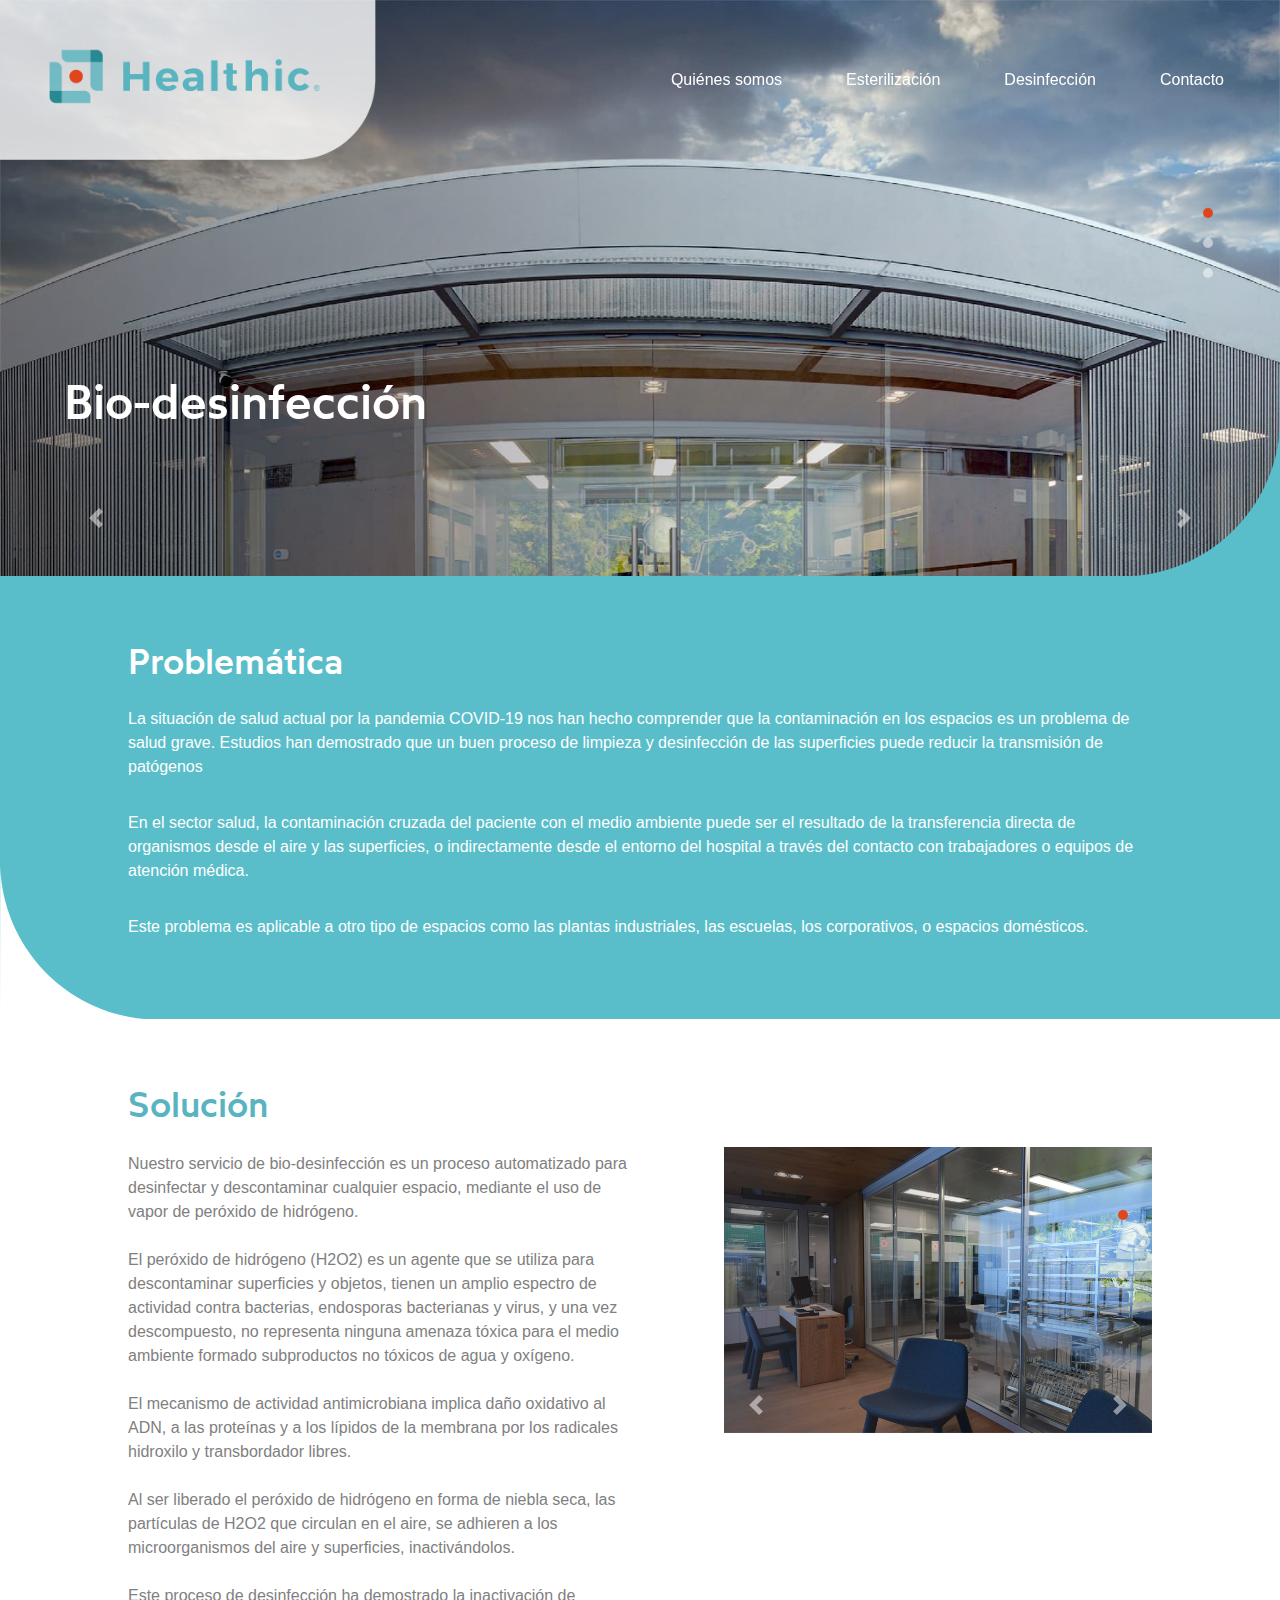
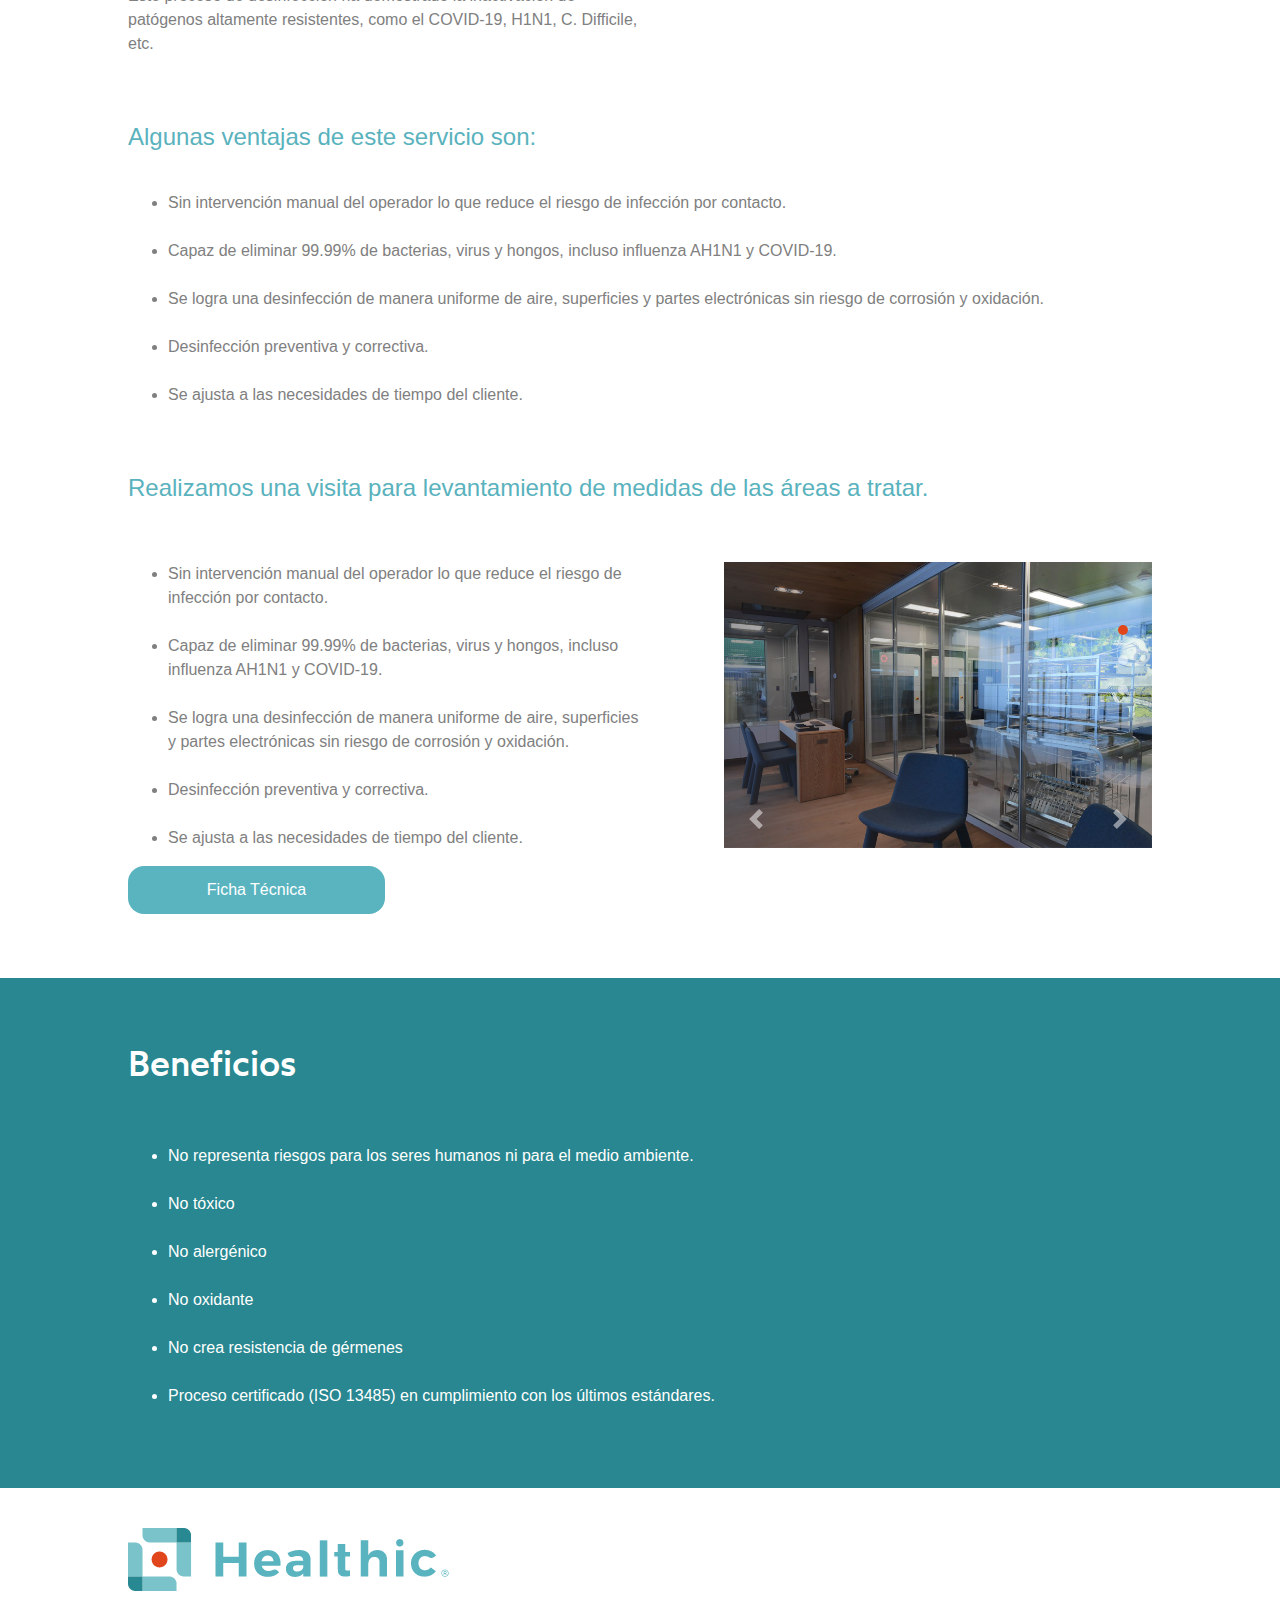
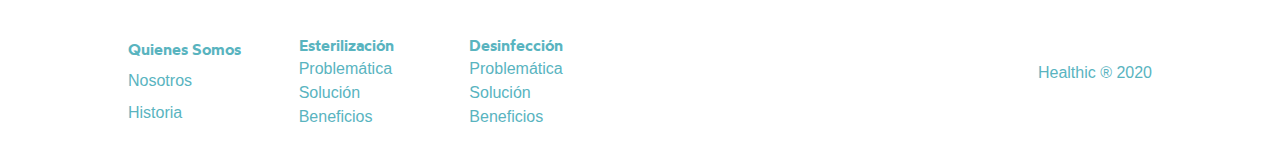
==== commit 04459d48: "mejorando espacios en mobile" ====
--- a/biodesinfeccion.html
+++ b/biodesinfeccion.html
@@ -42,7 +42,7 @@
 </nav>
    
    <header class="Hstart">
-       <div id="carouselExampleCaptions" class="carousel slide" data-interval="false" data-ride="carousel" style="max-height: 43em;">
+       <div id="carouselExampleCaptions" class="carousel slide" data-interval="false" data-ride="carousel" style="max-height: 45vw;">
     <!-- Lineas de referencia posicion -->
   <ol class="carousel-indicators">
     <li data-target="#carouselExampleCaptions" data-slide-to="0" class="active"></li>
--- a/css/slider.css
+++ b/css/slider.css
@@ -126,13 +126,13 @@
 }
 .botonLink{
     background-color: #59B4BF;
+    background-color: #59B4BF;
     border: none;
     border-radius: 1em;
-    padding: 2%;
-    color: white;
-    height: 50px;
-    width: 30%;
+    padding: 0.75rem 1rem;
+    color: white;
     text-align: center;
+    width: 50%;
 }
 .carousel-item{
 }
@@ -277,7 +277,7 @@
         'texto foto'
         'boton foto';
     padding: 3% 10% 1% 10%;
-    background-color: #59B4BF;
+    background-color: #59BEC9;
     color: white;
     position: relative;
 }
@@ -297,10 +297,10 @@
 }
 .boton{
     grid-area: boton;
-    width: 170px;
-    height: 50px;
+    width: 13rem;
     font-size: 16px;
     text-align: center;
+    padding: .75rem 1rem;
     
 }
 .foto{
@@ -321,8 +321,17 @@
         'titulo foto'
         'texto foto'
         'boton foto';
-    padding: 5% 10%;
-    color: white;
+    padding: 5% 10% 0 10%;
+    color: white;
+}
+.SERV::after{
+    content: '';
+    height: .15em;
+    background-color: gray;
+    width: 100%;
+    grid-column: span 2;
+    margin-top: 5rem;
+    
 }
 .SERV .titulo{
     color: #59BEC9;
@@ -382,20 +391,21 @@
 .imgfooter{
     margin-right: auto;
     padding-left: 10%;
-    padding-bottom: 2%;
-    padding-top: 2%;
+    margin-top: 2.5rem;
+    margin-bottom: 1rem;
 }
 aside{
     min-width: 50%;
     display: grid;
-    grid-template-columns: 2fr 2fr 1fr;
-    grid-template-rows: auto .5fr 1fr 1fr 2fr .5fr 1fr;
-    grid-gap: .5em;
+    grid-template-columns: 1fr;
+    grid-template-rows: .2fr .6fr .2fr;
+    
 }
 aside > h3{
     grid-column: 1 / -1;
 }
 
+/*
 aside > button{
     grid-column: 1 / 2;
     grid-row: 3;
@@ -411,10 +421,11 @@
     grid-column: 1 / span 1;
     grid-row: 4;
 }
+*/
 
 aside > address{
-    grid-column: 1 / 4;
-    grid-row: 5;
+    grid-column: 1 / -1;
+    grid-row: 2;
 }
 address{
     display: flex;
@@ -426,11 +437,17 @@
     color: white;
 }
 .socialicons{
-    height: 20px;
-    grid-column: 1/2;
-    grid-row: 6;
+    height: 1.5rem;
+    grid-column: span 1;
+    grid-row: 3;
     display: flex;
     fill: white;
+    width: 50%;
+}
+.socialicons svg{
+    height: 100%;
+
+    
 }
 
 .bread{
@@ -438,8 +455,7 @@
     grid-template-columns: 1fr 1fr 1fr 3fr;
     grid-template-areas: ;
     width: 100%;
-    padding: 5% 10%;
-    margin-bottom: 5%;
+    padding: 2% 10%;
     justify-items: flex-start;
 }
 .links{
@@ -491,7 +507,7 @@
     bottom: -1px;
     right: 0%;
     height: 12vw;
-    fill: #59B4BF;
+    fill: #59BEC9;
 }
 .svgDER-o{
     position: absolute;
@@ -615,26 +631,33 @@
     padding: 5% 10% 5% 10%;
     display: grid;
     grid-template-columns: 1fr;
+    grid-template-rows: .3fr 1.5fr auto .3fr auto;
     position: relative;
     width: 100%;
     color: #808080;
 }
 .comoResuelve h3{
     
-    padding-bottom: 3%;
+    margin-bottom: 2rem;
 }
 .comoResuelve h4{
-    padding-top: 3%;
-    padding-bottom: 3%;
+    margin-top: 5%;
+    margin-bottom: 3%;
+    color: #59B2BD;
 }
 .certificadoFases{
     display: grid;
-    grid-template-columns: 1fr .7fr 1fr;
+    grid-template-columns:  auto 1fr auto;
     grid-column-gap: 50px;
+    
 }
 .servCERT{
     display: flex;
     color: #59B2BD;
+    height: 100%;
+
+    margin-bottom: 3rem;
+    
 }
 .imgCERT{
     padding-right: 5%;
@@ -646,11 +669,12 @@
     grid-column-gap: 50px;
 }
 .ModeloG > .gestMod h5{
-    min-height: 10%;
+    min-height: 0009%;
+    color: #666666;
     
 }
 .ModeloG > .gestMod p{
-    margin: 2em 0;
+    margin: 1em 0;
     
 }
 .ModeloG > .gestMod .imgGEST{
@@ -712,7 +736,11 @@
             'foto'
             'texto'
             'boton';
+        padding: 10% 10%;
             
+    }
+    .fotoQS{
+        display: none;
     }
     .SERV{
         grid-template-columns: auto;
@@ -722,7 +750,13 @@
             'foto'
             'texto'
             'boton';
-    }
+        padding-top: 10%;
+        padding-bottom: 0;
+    }
+    .SERV::after{
+    margin-bottom: 2rem;
+    
+}
     .SERV .carousel{
         width: 100%;
     }
@@ -734,16 +768,34 @@
             'foto'
             'texto'
             'boton';
+        padding-bottom: 10%;
     }
     .SERV2 .carousel{
         width: 100%;
     }
+    .comoResuelve h4{
+    margin-top: 7%;
+    margin-bottom: 7%;
+}
+    .beneficios{
+        padding: 10% 10%;
+    }
     footer{
         flex-direction: column;
+        padding: 10% 10%;
+        
+    }
+    .socialicons{
+        width: 50%;
+        height: 1rem;
+        margin-left: auto;
+    }
+    aside{
+    
     }
     .bread{
-        grid-template-columns: 1fr 1fr 1fr 1fr;
-    grid-template-areas: 1fr 1fr ;
+        grid-template-columns: 1fr 1fr 1fr 0.5fr;
+        font-size: 0.75rem
     }
     .QS-Azul{
     background: #59BEC9;
--- a/css/slider.css
+++ b/css/slider.css
@@ -126,13 +126,13 @@
 }
 .botonLink{
     background-color: #59B4BF;
+    background-color: #59B4BF;
     border: none;
     border-radius: 1em;
-    padding: 2%;
-    color: white;
-    height: 50px;
-    width: 30%;
+    padding: 0.75rem 1rem;
+    color: white;
     text-align: center;
+    width: 50%;
 }
 .carousel-item{
 }
@@ -277,7 +277,7 @@
         'texto foto'
         'boton foto';
     padding: 3% 10% 1% 10%;
-    background-color: #59B4BF;
+    background-color: #59BEC9;
     color: white;
     position: relative;
 }
@@ -297,10 +297,10 @@
 }
 .boton{
     grid-area: boton;
-    width: 170px;
-    height: 50px;
+    width: 13rem;
     font-size: 16px;
     text-align: center;
+    padding: .75rem 1rem;
     
 }
 .foto{
@@ -321,8 +321,17 @@
         'titulo foto'
         'texto foto'
         'boton foto';
-    padding: 5% 10%;
-    color: white;
+    padding: 5% 10% 0 10%;
+    color: white;
+}
+.SERV::after{
+    content: '';
+    height: .15em;
+    background-color: gray;
+    width: 100%;
+    grid-column: span 2;
+    margin-top: 5rem;
+    
 }
 .SERV .titulo{
     color: #59BEC9;
@@ -382,20 +391,21 @@
 .imgfooter{
     margin-right: auto;
     padding-left: 10%;
-    padding-bottom: 2%;
-    padding-top: 2%;
+    margin-top: 2.5rem;
+    margin-bottom: 1rem;
 }
 aside{
     min-width: 50%;
     display: grid;
-    grid-template-columns: 2fr 2fr 1fr;
-    grid-template-rows: auto .5fr 1fr 1fr 2fr .5fr 1fr;
-    grid-gap: .5em;
+    grid-template-columns: 1fr;
+    grid-template-rows: .2fr .6fr .2fr;
+    
 }
 aside > h3{
     grid-column: 1 / -1;
 }
 
+/*
 aside > button{
     grid-column: 1 / 2;
     grid-row: 3;
@@ -411,10 +421,11 @@
     grid-column: 1 / span 1;
     grid-row: 4;
 }
+*/
 
 aside > address{
-    grid-column: 1 / 4;
-    grid-row: 5;
+    grid-column: 1 / -1;
+    grid-row: 2;
 }
 address{
     display: flex;
@@ -426,11 +437,17 @@
     color: white;
 }
 .socialicons{
-    height: 20px;
-    grid-column: 1/2;
-    grid-row: 6;
+    height: 1.5rem;
+    grid-column: span 1;
+    grid-row: 3;
     display: flex;
     fill: white;
+    width: 50%;
+}
+.socialicons svg{
+    height: 100%;
+
+    
 }
 
 .bread{
@@ -438,8 +455,7 @@
     grid-template-columns: 1fr 1fr 1fr 3fr;
     grid-template-areas: ;
     width: 100%;
-    padding: 5% 10%;
-    margin-bottom: 5%;
+    padding: 2% 10%;
     justify-items: flex-start;
 }
 .links{
@@ -491,7 +507,7 @@
     bottom: -1px;
     right: 0%;
     height: 12vw;
-    fill: #59B4BF;
+    fill: #59BEC9;
 }
 .svgDER-o{
     position: absolute;
@@ -615,26 +631,33 @@
     padding: 5% 10% 5% 10%;
     display: grid;
     grid-template-columns: 1fr;
+    grid-template-rows: .3fr 1.5fr auto .3fr auto;
     position: relative;
     width: 100%;
     color: #808080;
 }
 .comoResuelve h3{
     
-    padding-bottom: 3%;
+    margin-bottom: 2rem;
 }
 .comoResuelve h4{
-    padding-top: 3%;
-    padding-bottom: 3%;
+    margin-top: 5%;
+    margin-bottom: 3%;
+    color: #59B2BD;
 }
 .certificadoFases{
     display: grid;
-    grid-template-columns: 1fr .7fr 1fr;
+    grid-template-columns:  auto 1fr auto;
     grid-column-gap: 50px;
+    
 }
 .servCERT{
     display: flex;
     color: #59B2BD;
+    height: 100%;
+
+    margin-bottom: 3rem;
+    
 }
 .imgCERT{
     padding-right: 5%;
@@ -646,11 +669,12 @@
     grid-column-gap: 50px;
 }
 .ModeloG > .gestMod h5{
-    min-height: 10%;
+    min-height: 0009%;
+    color: #666666;
     
 }
 .ModeloG > .gestMod p{
-    margin: 2em 0;
+    margin: 1em 0;
     
 }
 .ModeloG > .gestMod .imgGEST{
@@ -712,7 +736,11 @@
             'foto'
             'texto'
             'boton';
+        padding: 10% 10%;
             
+    }
+    .fotoQS{
+        display: none;
     }
     .SERV{
         grid-template-columns: auto;
@@ -722,7 +750,13 @@
             'foto'
             'texto'
             'boton';
-    }
+        padding-top: 10%;
+        padding-bottom: 0;
+    }
+    .SERV::after{
+    margin-bottom: 2rem;
+    
+}
     .SERV .carousel{
         width: 100%;
     }
@@ -734,16 +768,34 @@
             'foto'
             'texto'
             'boton';
+        padding-bottom: 10%;
     }
     .SERV2 .carousel{
         width: 100%;
     }
+    .comoResuelve h4{
+    margin-top: 7%;
+    margin-bottom: 7%;
+}
+    .beneficios{
+        padding: 10% 10%;
+    }
     footer{
         flex-direction: column;
+        padding: 10% 10%;
+        
+    }
+    .socialicons{
+        width: 50%;
+        height: 1rem;
+        margin-left: auto;
+    }
+    aside{
+    
     }
     .bread{
-        grid-template-columns: 1fr 1fr 1fr 1fr;
-    grid-template-areas: 1fr 1fr ;
+        grid-template-columns: 1fr 1fr 1fr 0.5fr;
+        font-size: 0.75rem
     }
     .QS-Azul{
     background: #59BEC9;
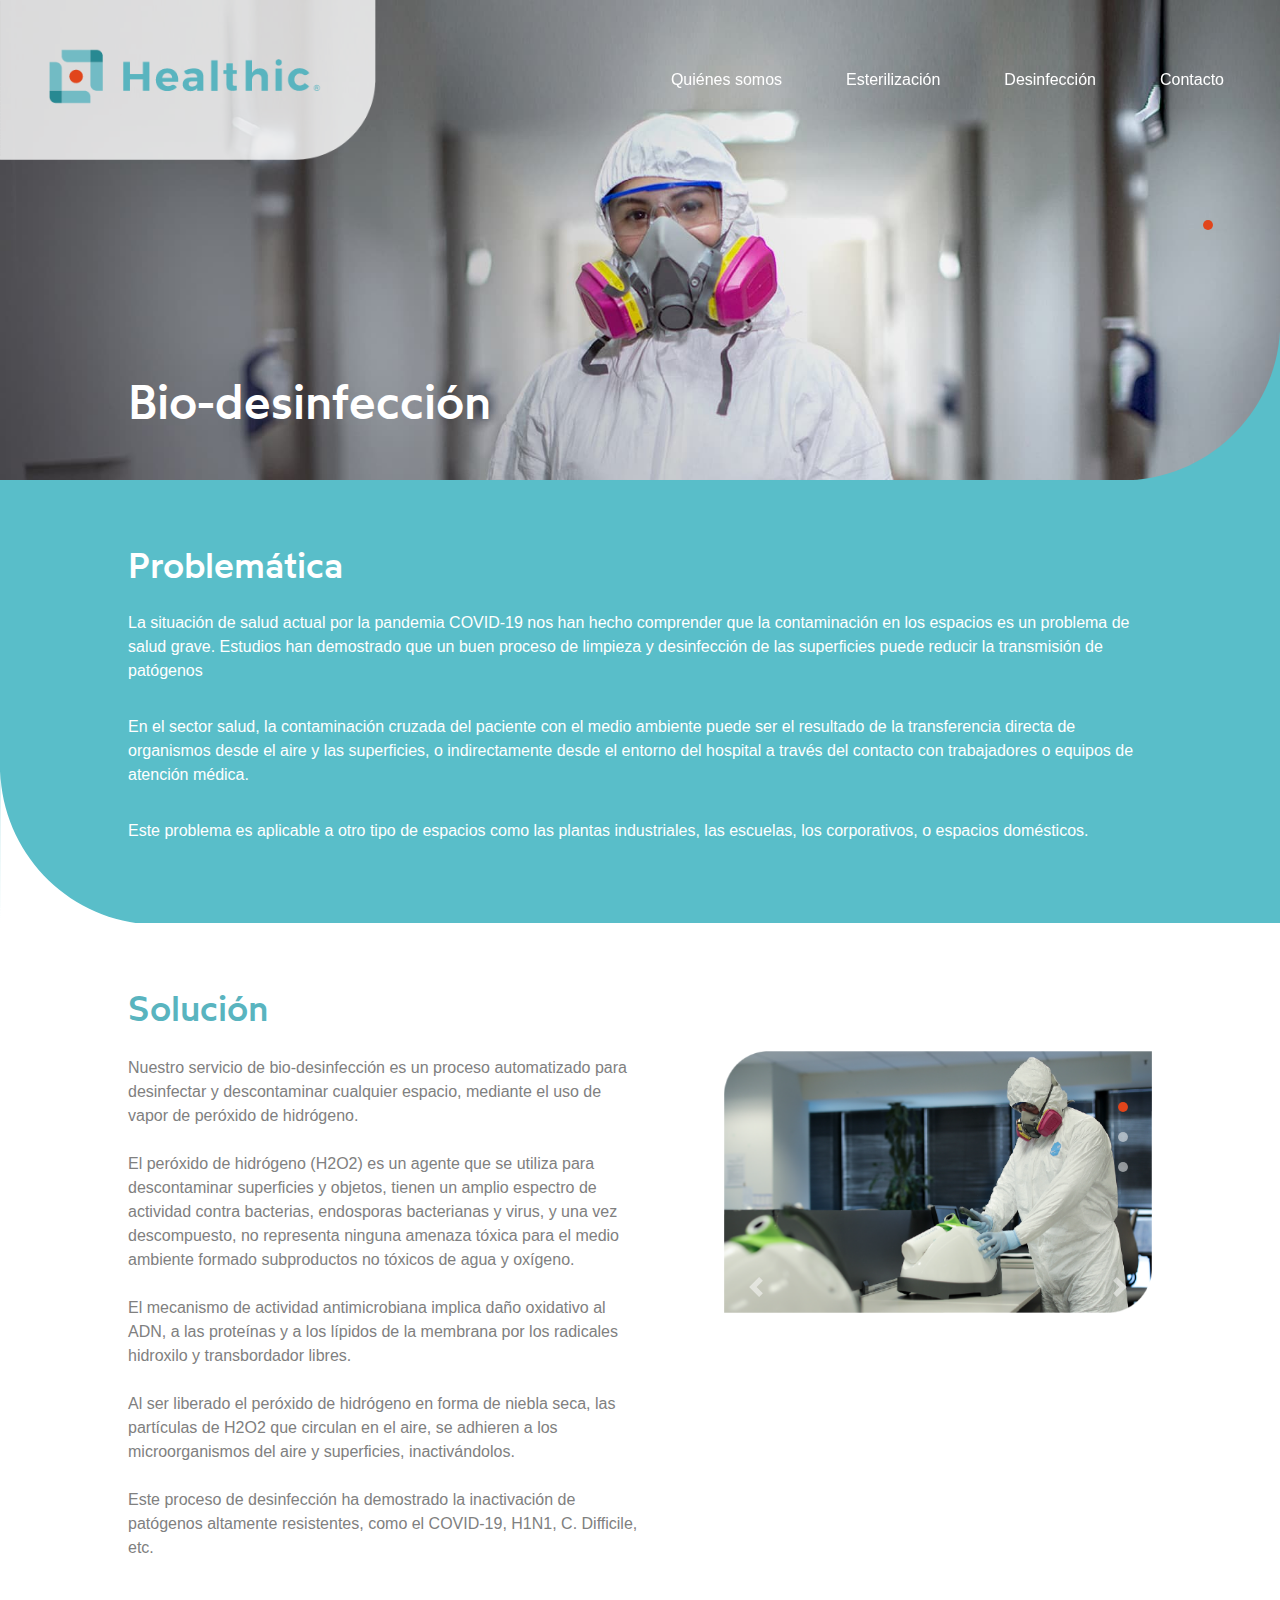
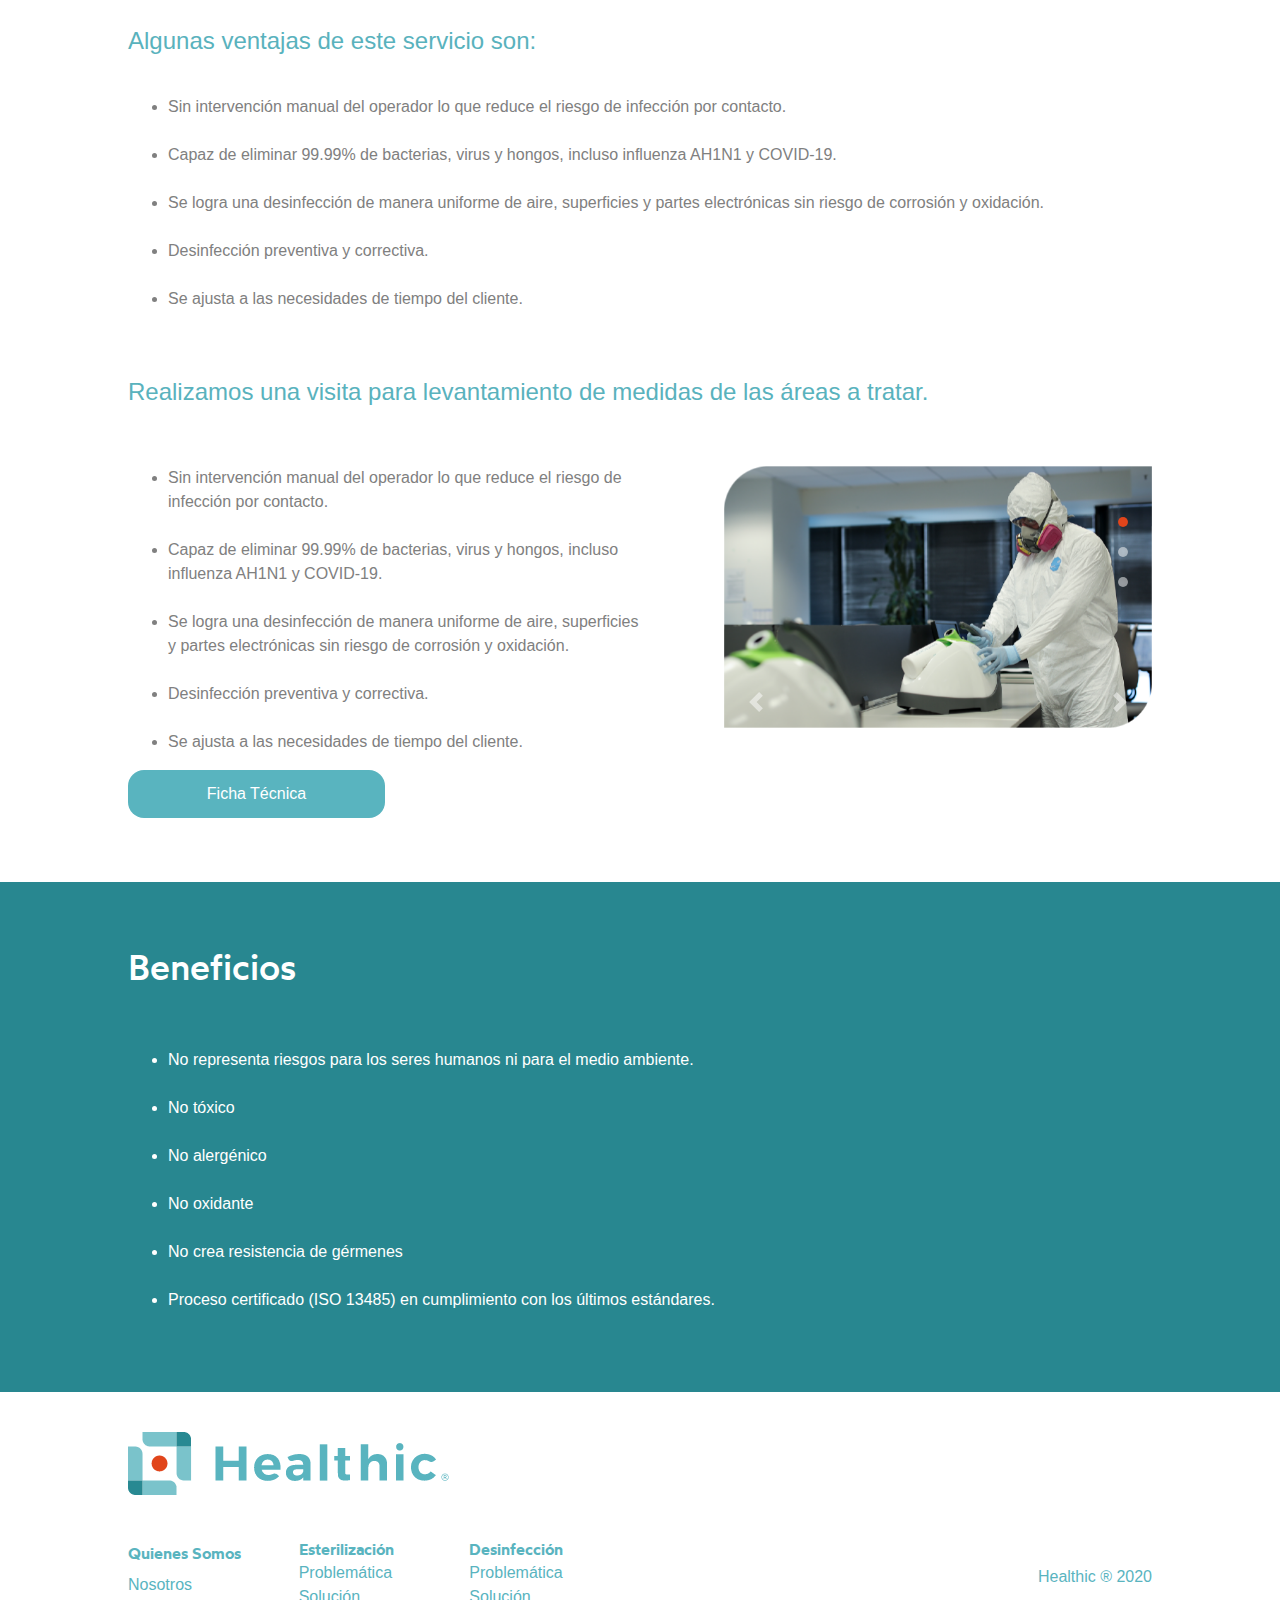
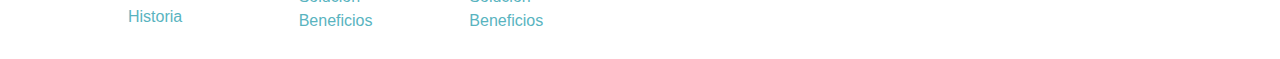
==== commit c9823d1b: "mas cambios" ====
--- a/biodesinfeccion.html
+++ b/biodesinfeccion.html
@@ -42,24 +42,28 @@
 </nav>
    
    <header class="Hstart">
-       <div id="carouselExampleCaptions" class="carousel slide" data-interval="false" data-ride="carousel" style="max-height: 45vw;">
+       <div id="carouselExampleCaptions" class="carousel slide carBD" data-interval="false" data-ride="carousel" style="">
     <!-- Lineas de referencia posicion -->
   <ol class="carousel-indicators">
     <li data-target="#carouselExampleCaptions" data-slide-to="0" class="active"></li>
+<!--
     <li data-target="#carouselExampleCaptions" data-slide-to="1"></li>
     <li data-target="#carouselExampleCaptions" data-slide-to="2"></li>
+-->
   </ol>
   <div class="carousel-inner">
 <!--   Foto 01 -->
-    <div class="carousel-item active">
+<!--
+    <div class="carousel-item ">
       <img src="img/Home-01.jpg" class="d-block w-100" alt="...">
       <div class="carousel-caption d-md-block">
         <h1>Bio-desinfección</h1>
-<!--        <button>Mas Información</button>-->
-      </div>
-    </div>
+        <button>Mas Información</button>
+      </div>
+    </div>
+-->
 <!--    Foto 02  -->
-    <div class="carousel-item">
+    <div class="carousel-item active">
       <img src="img/Home-02.jpg" class="d-block w-100" alt="...">
       <div class="carousel-caption  d-md-block">
         <h1>Bio-desinfección</h1>
@@ -67,15 +71,18 @@
       </div>
     </div>
 <!--  Foto 03  -->
+<!--
     <div class="carousel-item">
       <img src="img/Home-03.jpg" class="d-block w-100" alt="...">
       <div class="carousel-caption  d-md-block">
         <h1>Bio-desinfección</h1>
-<!--        <button>Más información</button>-->
-      </div>
-    </div>
+        <button>Más información</button>
+      </div>
+    </div>
+-->
   </div>
 <!--  Flechas controladoras carusel-->
+<!--
   <a class="carousel-control-prev" href="#carouselExampleCaptions" role="button" data-slide="prev">
     <span class="carousel-control-prev-icon" aria-hidden="true"></span>
     <span class="sr-only">Previous</span>
@@ -84,6 +91,7 @@
     <span class="carousel-control-next-icon" aria-hidden="true"></span>
     <span class="sr-only">Next</span>
   </a>
+-->
   <svg viewBox="0 0 237.58 230.31" xmlns="http://www.w3.org/2000/svg" class="svgDER">
 <path transform="translate(-.148 -1437.3)" d="m237.36 1437.3c-3.9 127.68-108.52 230.31-237.21 230.31h237.58l-0.377-230.31h0.377"/>
 </svg>
@@ -134,13 +142,13 @@
   </ol>
   <div class="carousel-inner">
     <div class="carousel-item active">
-      <img src="img/H-01.jpg" class="d-block w-100" alt="...">
-    </div>
-    <div class="carousel-item">
-      <img src="img/H-02.JPG" class="d-block w-100" alt="...">
-    </div>
-    <div class="carousel-item">
-      <img src="img/H-03.jpg" class="d-block w-100" alt="...">
+      <img src="img/bd-01.png" class="d-block w-100" alt="...">
+    </div>
+    <div class="carousel-item">
+      <img src="img/bd-02.png" class="d-block w-100" alt="...">
+    </div>
+    <div class="carousel-item">
+      <img src="img/bd-03.png" class="d-block w-100" alt="...">
     </div>
   </div>
   <a class="carousel-control-prev" href="#carouselQS" role="button" data-slide="prev">
@@ -194,13 +202,13 @@
   </ol>
   <div class="carousel-inner">
     <div class="carousel-item active">
-      <img src="img/H-01.jpg" class="d-block w-100" alt="...">
-    </div>
-    <div class="carousel-item">
-      <img src="img/H-02.JPG" class="d-block w-100" alt="...">
-    </div>
-    <div class="carousel-item">
-      <img src="img/H-03.jpg" class="d-block w-100" alt="...">
+      <img src="img/bd-01.png" class="d-block w-100" alt="...">
+    </div>
+    <div class="carousel-item">
+      <img src="img/bd-02.png" class="d-block w-100" alt="...">
+    </div>
+    <div class="carousel-item">
+      <img src="img/bd-04.png" class="d-block w-100" alt="...">
     </div>
   </div>
   <a class="carousel-control-prev" href="#carouselQS" role="button" data-slide="prev">
--- a/css/slider.css
+++ b/css/slider.css
@@ -136,7 +136,17 @@
 }
 .carousel-item{
 }
-
+.carBD{
+    max-height: 30em;
+    overflow: hidden;
+}
+.vimeo-wrapper{
+    width: 100vw!important;
+    height: 56.25vw!important;
+    display: block;
+    top: 50%;
+    left: 50%;
+}
 .carousel-control-next, .carousel-control-prev{
     top: 80%;
     
@@ -158,7 +168,7 @@
 }
 .carousel-caption{
     top: 40%;
-    left: 5%;
+    left: 10%;
     width: 50%;
     text-align: left;
 }
@@ -496,7 +506,7 @@
 }
 .svgIZQ{
     position: absolute;
-    bottom: 0;
+    bottom: -1px;
     left: 0%;
     height: 12vw;
     fill: #FFF;
--- a/css/slider.css
+++ b/css/slider.css
@@ -136,7 +136,17 @@
 }
 .carousel-item{
 }
-
+.carBD{
+    max-height: 30em;
+    overflow: hidden;
+}
+.vimeo-wrapper{
+    width: 100vw!important;
+    height: 56.25vw!important;
+    display: block;
+    top: 50%;
+    left: 50%;
+}
 .carousel-control-next, .carousel-control-prev{
     top: 80%;
     
@@ -158,7 +168,7 @@
 }
 .carousel-caption{
     top: 40%;
-    left: 5%;
+    left: 10%;
     width: 50%;
     text-align: left;
 }
@@ -496,7 +506,7 @@
 }
 .svgIZQ{
     position: absolute;
-    bottom: 0;
+    bottom: -1px;
     left: 0%;
     height: 12vw;
     fill: #FFF;
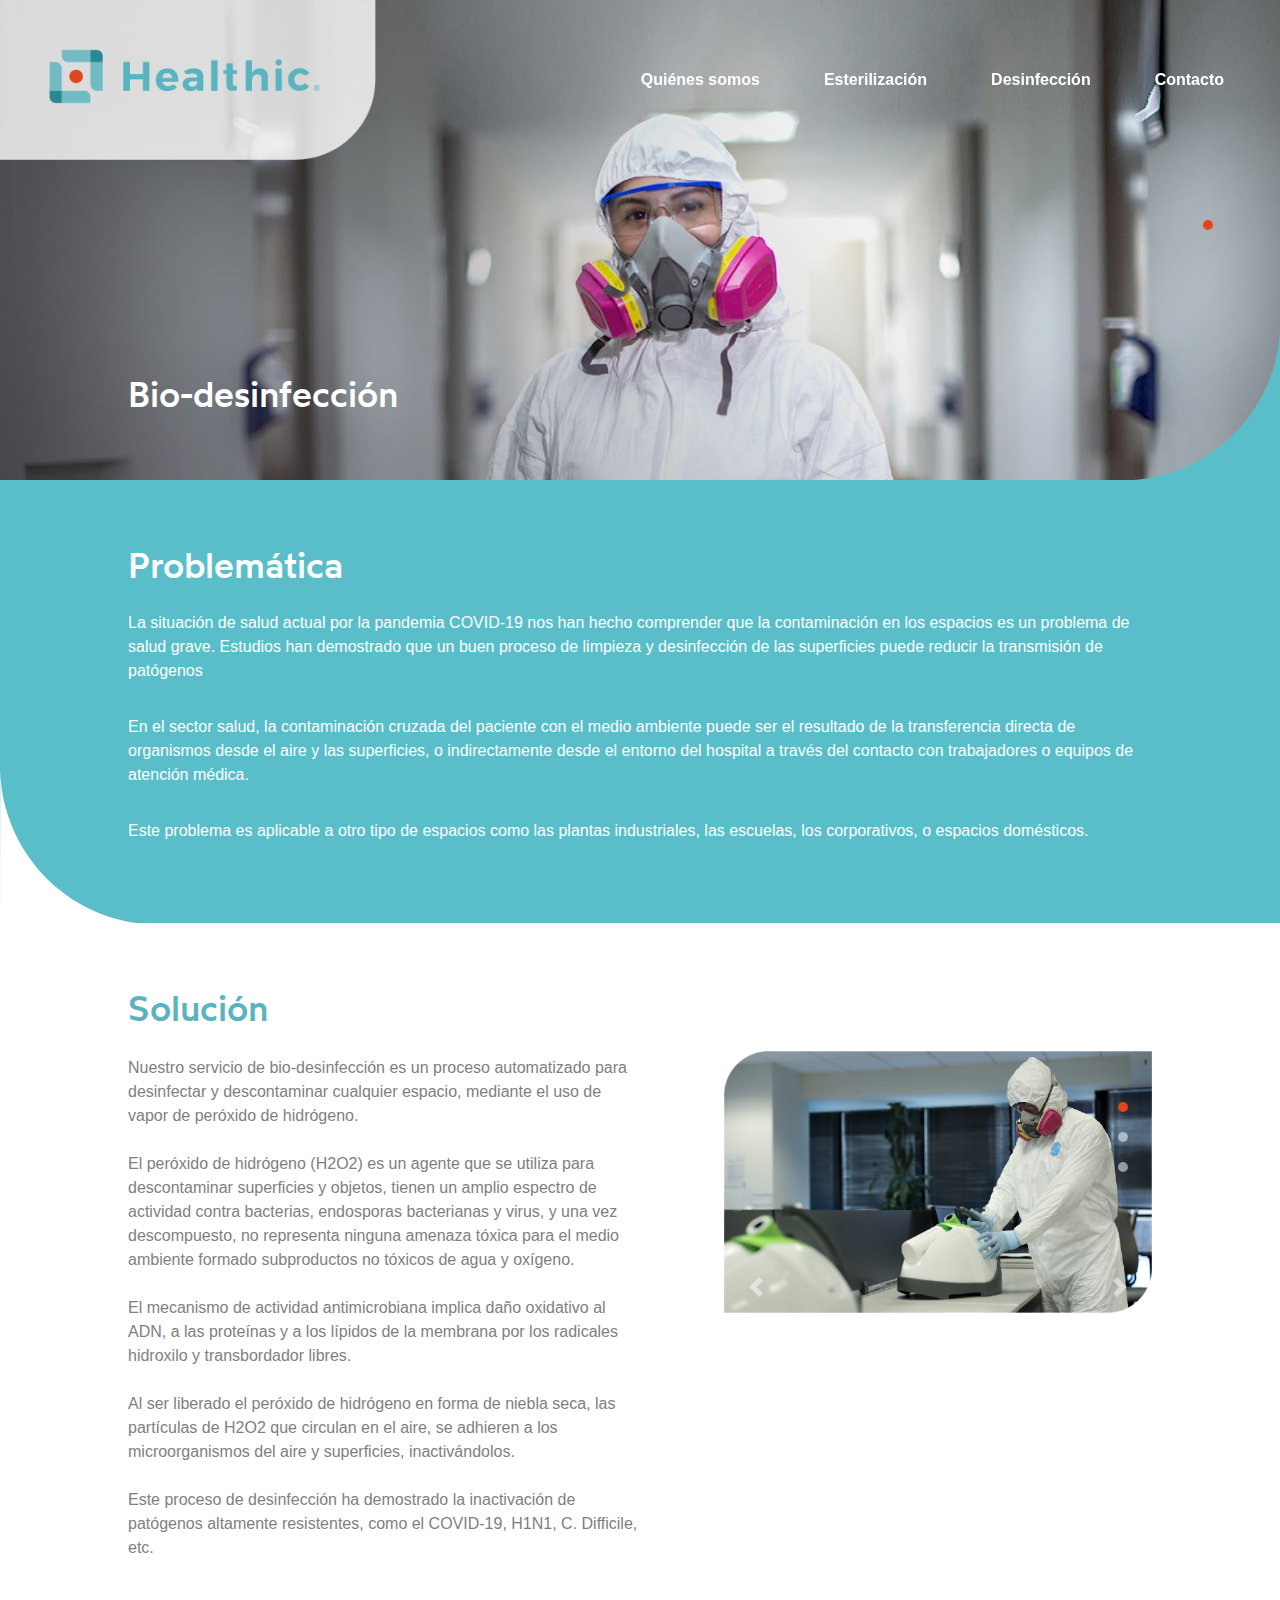
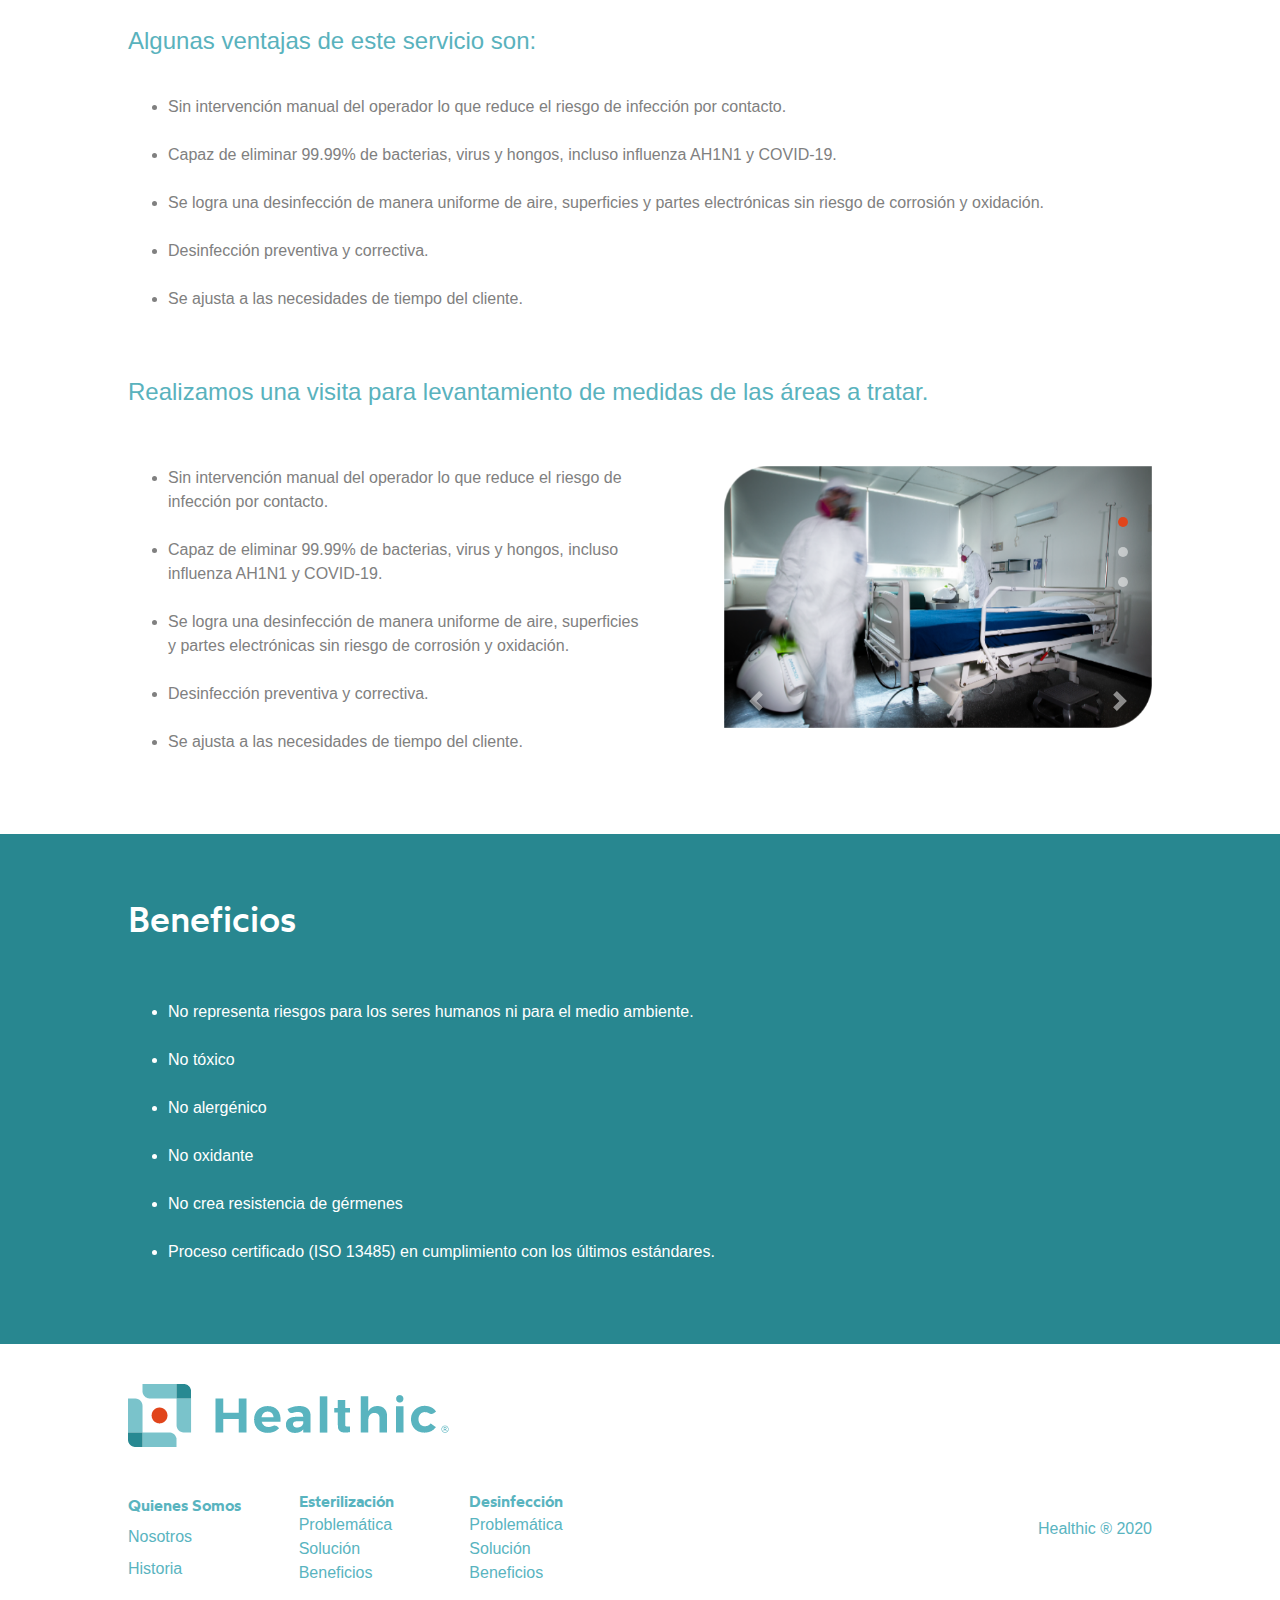
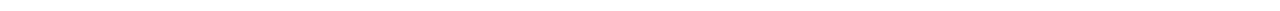
==== commit 15c14fcb: "mas cambios de contenido y estetico" ====
--- a/biodesinfeccion.html
+++ b/biodesinfeccion.html
@@ -134,11 +134,11 @@
         </p>
       </div>
        <figure class="sliderHistoria">
-        <div id="carouselQS" class="carousel slide" data-ride="carousel">
+        <div id="carouselSOL" class="carousel slide" data-ride="carousel">
   <ol class="carousel-indicators">
-    <li data-target="#carouselQS" data-slide-to="0" class="active"></li>
-    <li data-target="#carouselQS" data-slide-to="1"></li>
-    <li data-target="#carouselQS" data-slide-to="2"></li>
+    <li data-target="#carouselSOL" data-slide-to="0" class="active"></li>
+    <li data-target="#carouselSOL" data-slide-to="1"></li>
+    <li data-target="#carouselSOL" data-slide-to="2"></li>
   </ol>
   <div class="carousel-inner">
     <div class="carousel-item active">
@@ -151,11 +151,11 @@
       <img src="img/bd-03.png" class="d-block w-100" alt="...">
     </div>
   </div>
-  <a class="carousel-control-prev" href="#carouselQS" role="button" data-slide="prev">
+  <a class="carousel-control-prev" href="#carouselSOL" role="button" data-slide="prev">
     <span class="carousel-control-prev-icon" aria-hidden="true"></span>
     <span class="sr-only">Previous</span>
   </a>
-  <a class="carousel-control-next" href="#carouselQS" role="button" data-slide="next">
+  <a class="carousel-control-next" href="#carouselSOL" role="button" data-slide="next">
     <span class="carousel-control-next-icon" aria-hidden="true"></span>
     <span class="sr-only">Next</span>
   </a>
@@ -194,35 +194,35 @@
        
       
        <figure class="sliderLevantamiento">
-        <div id="carouselQS" class="carousel slide" data-ride="carousel">
+        <div id="carouselSOL2" class="carousel slide" data-ride="carousel">
   <ol class="carousel-indicators">
-    <li data-target="#carouselQS" data-slide-to="0" class="active"></li>
-    <li data-target="#carouselQS" data-slide-to="1"></li>
-    <li data-target="#carouselQS" data-slide-to="2"></li>
+    <li data-target="#carouselSOL2" data-slide-to="0" class="active"></li>
+    <li data-target="#carouselSOL2" data-slide-to="1"></li>
+    <li data-target="#carouselSOL2" data-slide-to="2"></li>
   </ol>
   <div class="carousel-inner">
     <div class="carousel-item active">
-      <img src="img/bd-01.png" class="d-block w-100" alt="...">
-    </div>
-    <div class="carousel-item">
-      <img src="img/bd-02.png" class="d-block w-100" alt="...">
-    </div>
-    <div class="carousel-item">
-      <img src="img/bd-04.png" class="d-block w-100" alt="...">
-    </div>
-  </div>
-  <a class="carousel-control-prev" href="#carouselQS" role="button" data-slide="prev">
+      <img src="img/healhtic-desinfeccion2-21.png" class="d-block w-100" alt="...">
+    </div>
+    <div class="carousel-item">
+      <img src="img/healhtic-desinfeccion2-22.png" class="d-block w-100" alt="...">
+    </div>
+    <div class="carousel-item">
+      <img src="img/healhtic-desinfeccion2-23.png" class="d-block w-100" alt="...">
+    </div>
+  </div>
+  <a class="carousel-control-prev" href="#carouselSOL2" role="button" data-slide="prev">
     <span class="carousel-control-prev-icon" aria-hidden="true"></span>
     <span class="sr-only">Previous</span>
   </a>
-  <a class="carousel-control-next" href="#carouselQS" role="button" data-slide="next">
+  <a class="carousel-control-next" href="#carouselSOL2" role="button" data-slide="next">
     <span class="carousel-control-next-icon" aria-hidden="true"></span>
     <span class="sr-only">Next</span>
   </a>
 </div>
    
     </figure>
-        <a href="#" class="botonLink">Ficha Técnica</a>
+<!--        <a href="#" class="botonLink">Ficha Técnica</a>-->
    </article>
    <article class="beneficios">
        <h3>Beneficios</h3>
--- a/css/slider.css
+++ b/css/slider.css
@@ -61,11 +61,11 @@
 
 h1{
     padding-bottom: 5%;
-    font-size: 3rem;
+    font-size: 2.25rem;
     font-family: 'wotfardmedium';
 }
 h3{
-    font-size: 36px;
+    font-size: 2.25rem;
     font-family: 'wotfardmedium';
 }
 hr{
@@ -90,6 +90,7 @@
 .nav-link{
     color: white !important;
     position: relative;
+    font-weight: 600;
 }
 .nav-link::after {
     content: "";
@@ -735,6 +736,9 @@
     .carousel-caption h1{
         font-size: 1.8rem;
     }
+    article h3{
+        font-size: 1.8rem;
+    }
     .texto{
         padding-right: 0;
     }
--- a/css/slider.css
+++ b/css/slider.css
@@ -61,11 +61,11 @@
 
 h1{
     padding-bottom: 5%;
-    font-size: 3rem;
+    font-size: 2.25rem;
     font-family: 'wotfardmedium';
 }
 h3{
-    font-size: 36px;
+    font-size: 2.25rem;
     font-family: 'wotfardmedium';
 }
 hr{
@@ -90,6 +90,7 @@
 .nav-link{
     color: white !important;
     position: relative;
+    font-weight: 600;
 }
 .nav-link::after {
     content: "";
@@ -735,6 +736,9 @@
     .carousel-caption h1{
         font-size: 1.8rem;
     }
+    article h3{
+        font-size: 1.8rem;
+    }
     .texto{
         padding-right: 0;
     }
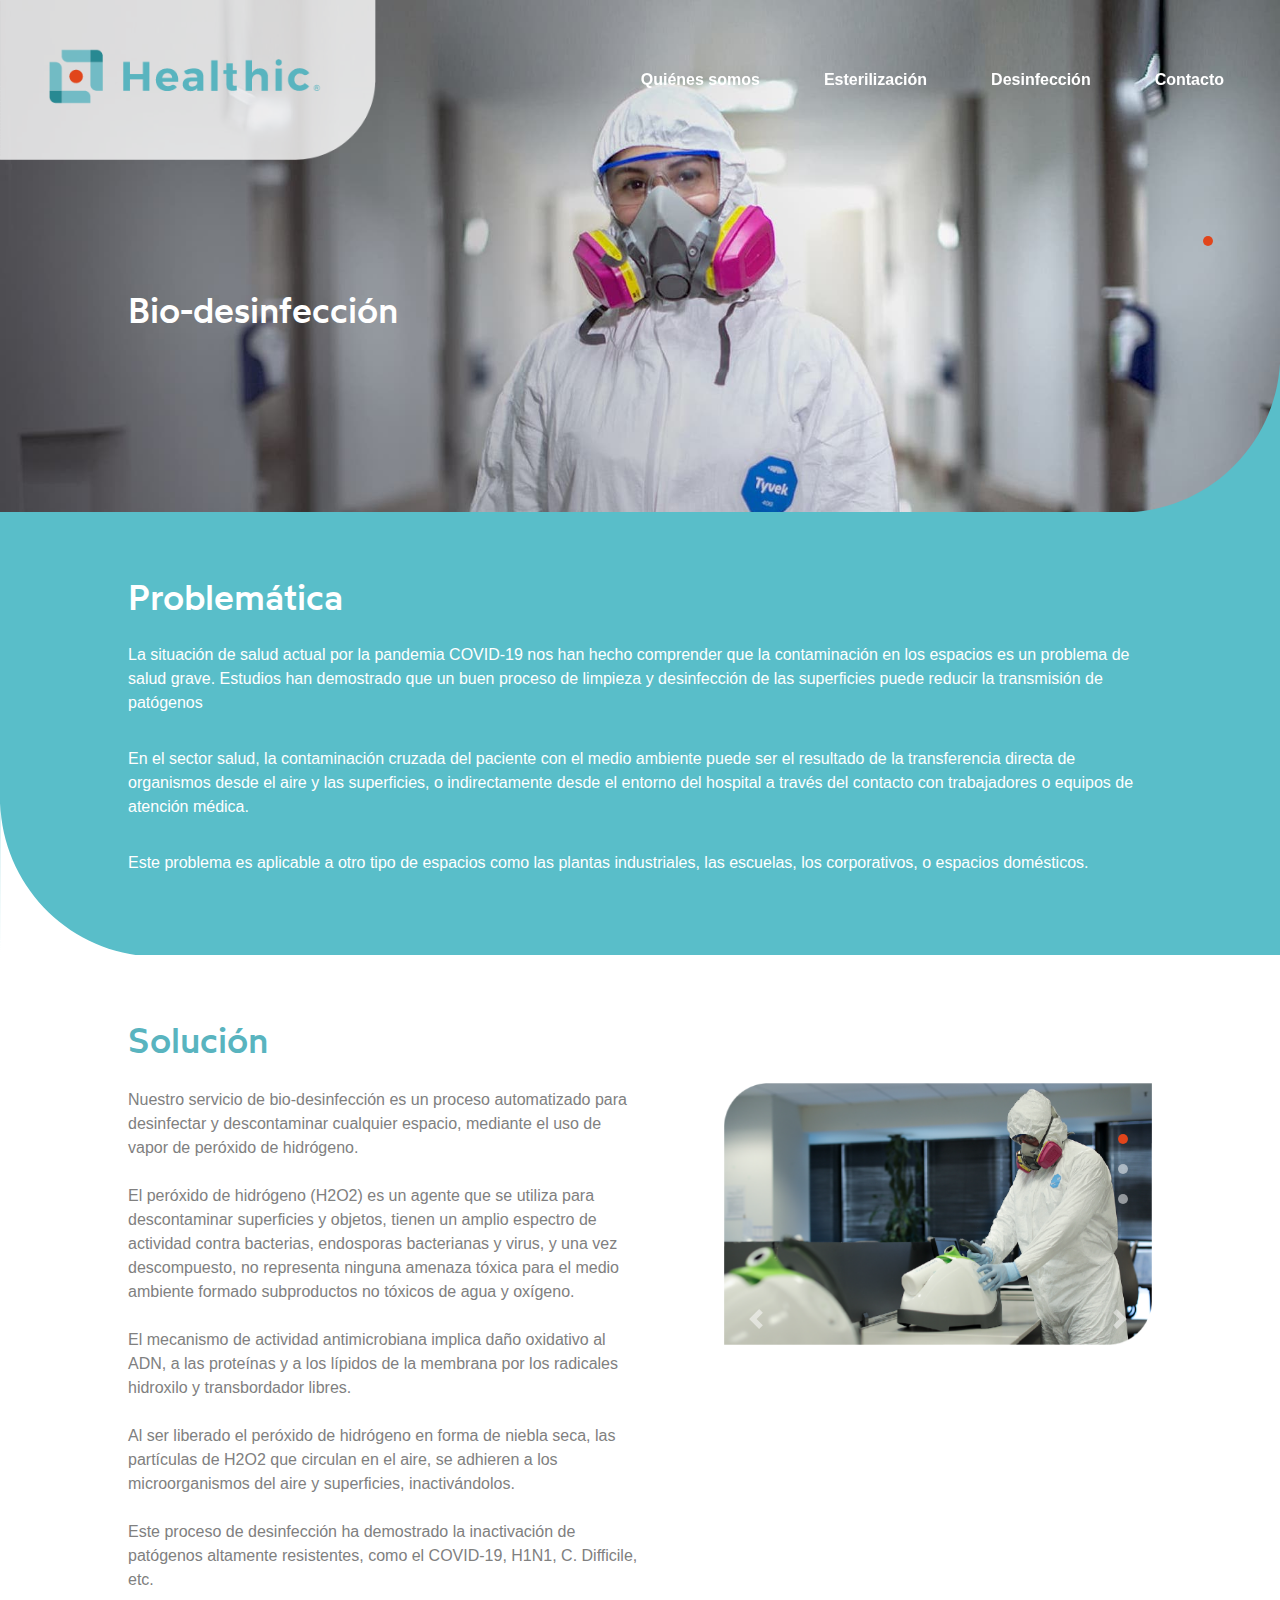
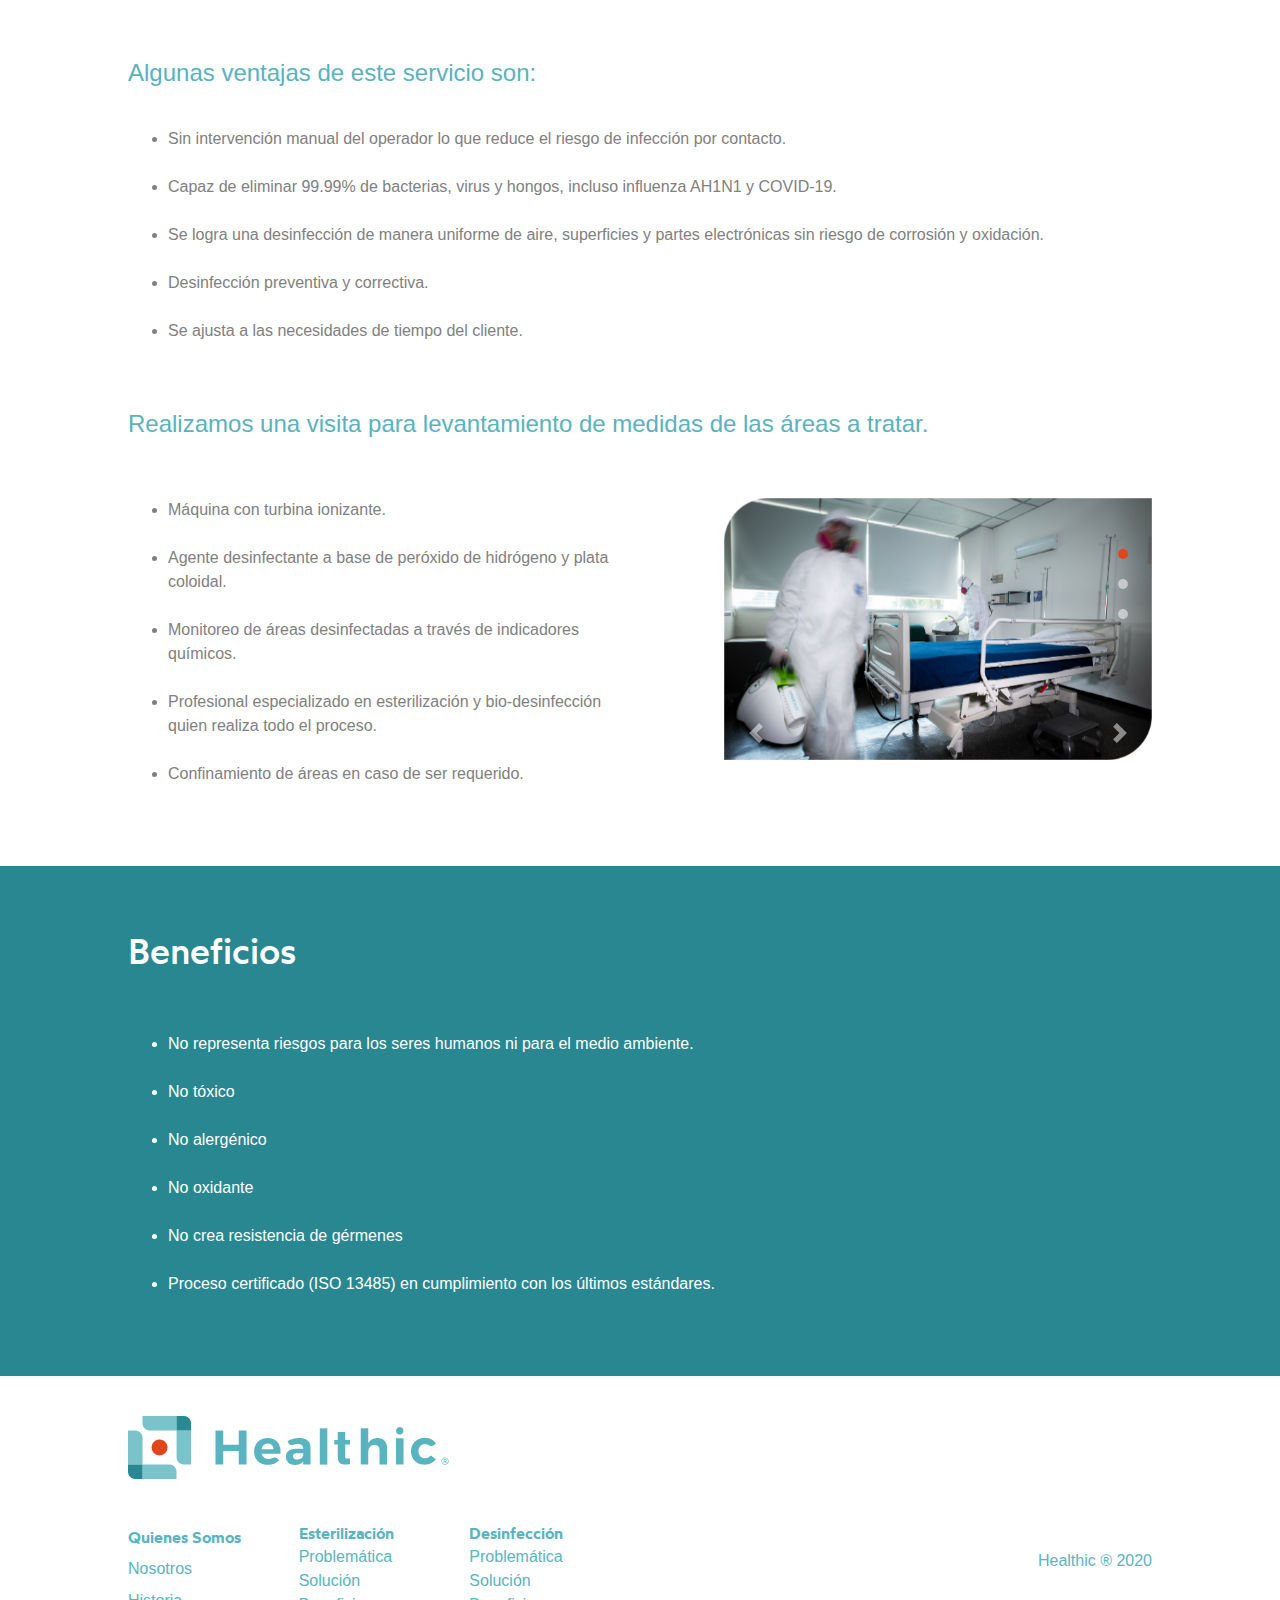
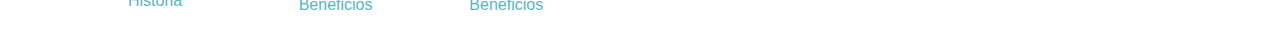
==== commit 313fd494: "textos de biodensifeccion en bullet" ====
--- a/biodesinfeccion.html
+++ b/biodesinfeccion.html
@@ -175,11 +175,11 @@
        
        <h4 class="levantamiento">Realizamos una visita para levantamiento de medidas de las áreas a tratar.</h4>
        <ul>
-           <li>Sin intervención manual del operador lo que reduce el riesgo de infección por contacto.<br><br></li>
-           <li>Capaz de eliminar 99.99% de bacterias, virus y hongos, incluso influenza AH1N1 y COVID-19.<br><br></li>
-           <li>Se logra una desinfección de manera uniforme de aire, superficies y partes electrónicas sin riesgo de corrosión y oxidación.<br><br></li>
-           <li>Desinfección preventiva y correctiva.<br><br></li>
-           <li>Se ajusta a las necesidades de tiempo del cliente.</li>
+           <li>Máquina con turbina ionizante.<br><br></li>
+           <li>Agente desinfectante a base de   peróxido de hidrógeno y plata coloidal.<br><br></li>
+           <li>Monitoreo de áreas desinfectadas a través de indicadores químicos.<br><br></li>
+           <li>Profesional especializado en esterilización y bio-desinfección quien realiza todo el proceso.<br><br></li>
+           <li>Confinamiento de áreas en caso de ser requerido.</li>
        </ul>
 <!--
        <p>
--- a/css/slider.css
+++ b/css/slider.css
@@ -138,7 +138,7 @@
 .carousel-item{
 }
 .carBD{
-    max-height: 30em;
+    max-height: 40vw;
     overflow: hidden;
 }
 .vimeo-wrapper{
@@ -298,7 +298,7 @@
 .titulo{
     align-self: end;
     grid-area: titulo;
-    font-size: 36px;
+    font-size: 2.25rem;
     padding-bottom: 5%
 }
 .texto{
@@ -452,6 +452,7 @@
     grid-column: span 1;
     grid-row: 3;
     display: flex;
+    justify-content: space-between;
     fill: white;
     width: 50%;
 }
--- a/css/slider.css
+++ b/css/slider.css
@@ -138,7 +138,7 @@
 .carousel-item{
 }
 .carBD{
-    max-height: 30em;
+    max-height: 40vw;
     overflow: hidden;
 }
 .vimeo-wrapper{
@@ -298,7 +298,7 @@
 .titulo{
     align-self: end;
     grid-area: titulo;
-    font-size: 36px;
+    font-size: 2.25rem;
     padding-bottom: 5%
 }
 .texto{
@@ -452,6 +452,7 @@
     grid-column: span 1;
     grid-row: 3;
     display: flex;
+    justify-content: space-between;
     fill: white;
     width: 50%;
 }
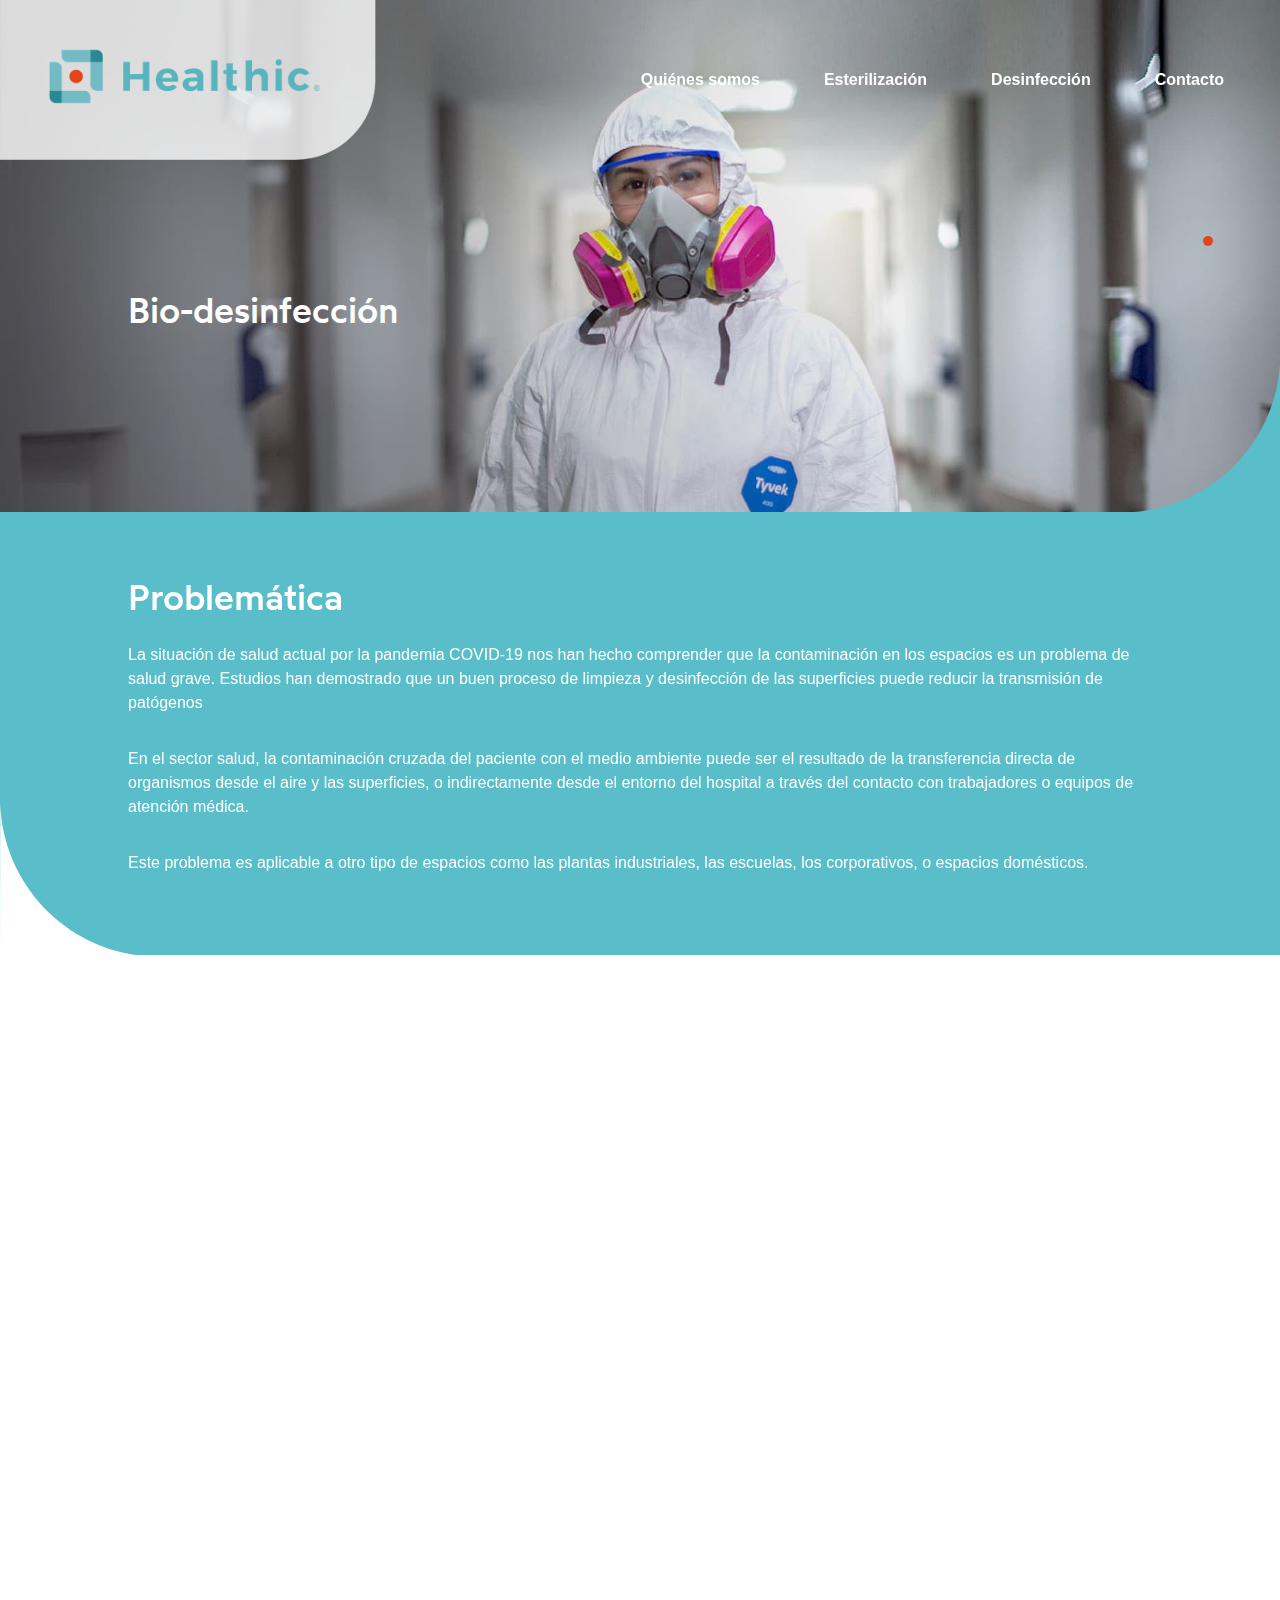
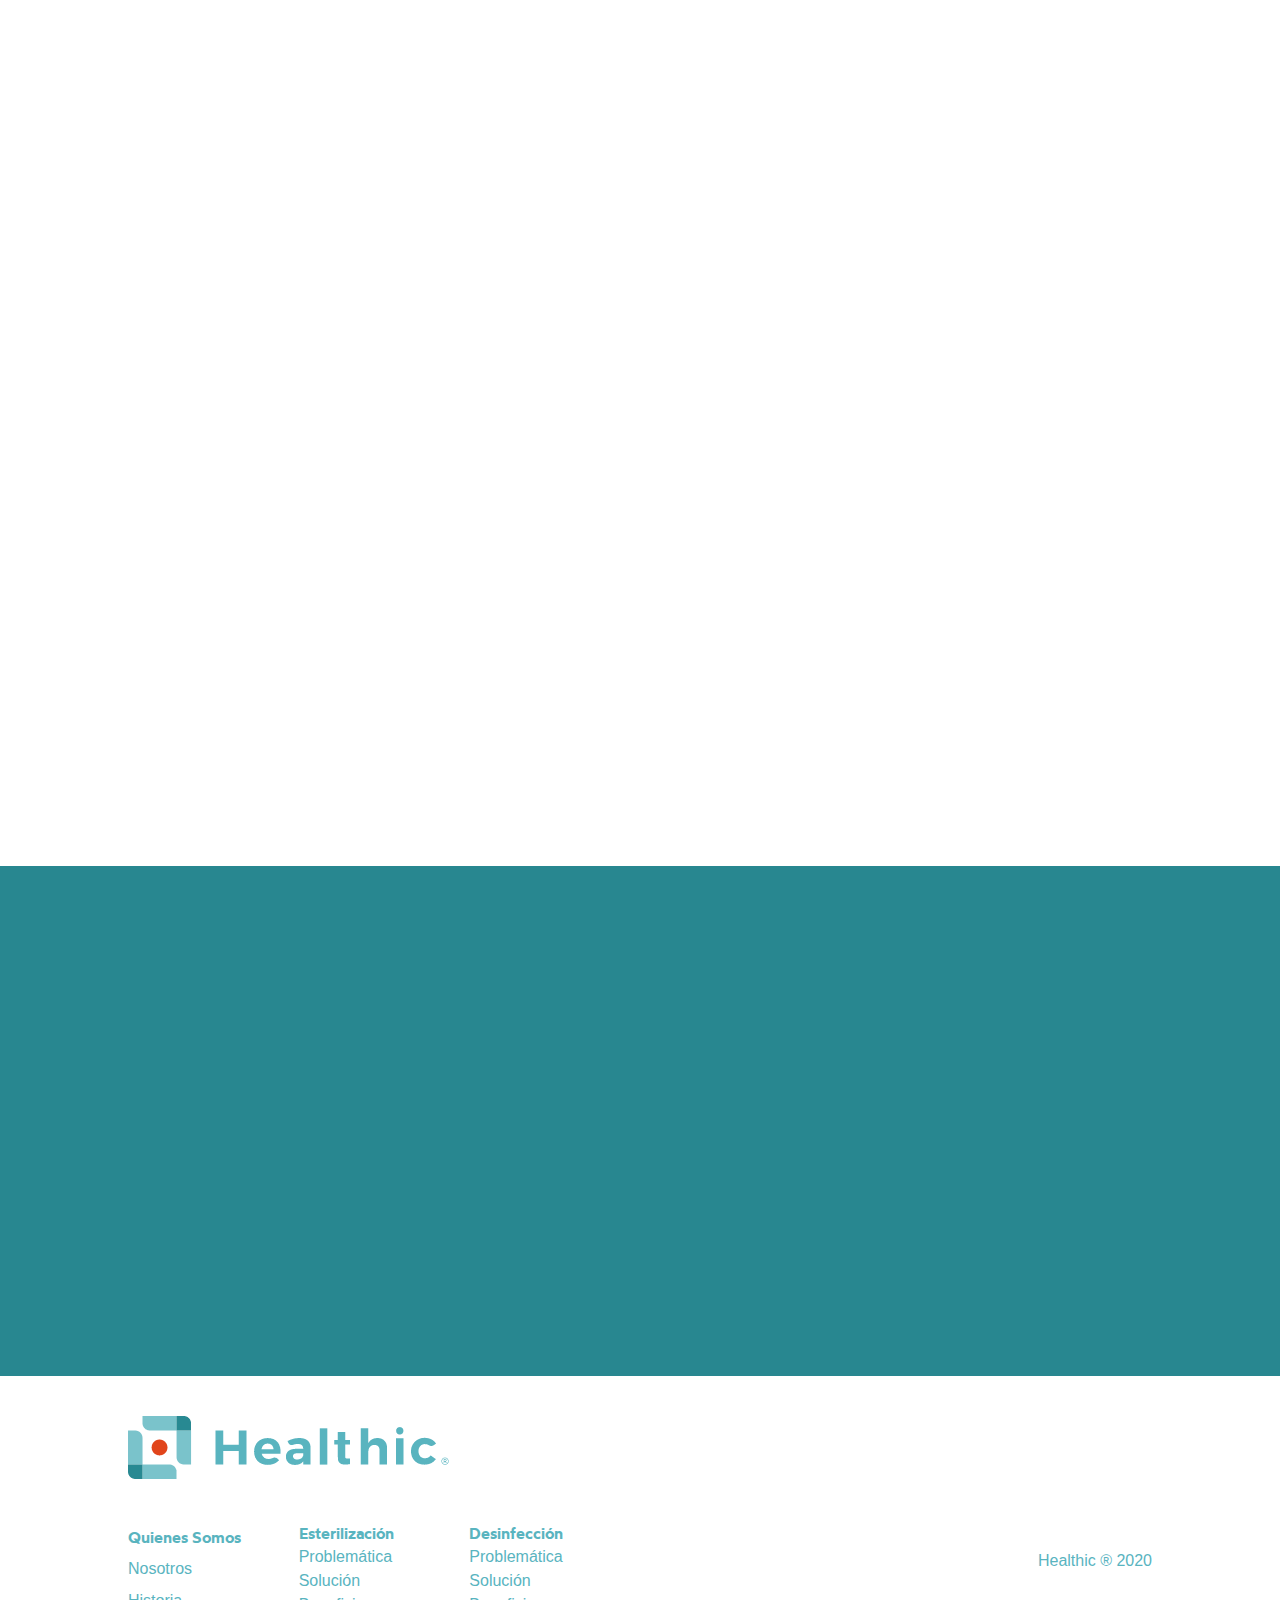
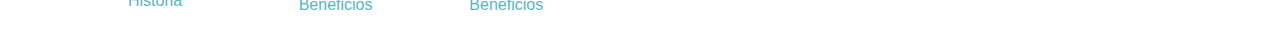
==== commit fbe05c55: "poniendo animaciones a todas las paginas" ====
--- a/biodesinfeccion.html
+++ b/biodesinfeccion.html
@@ -4,9 +4,10 @@
     <meta charset="UTF-8">
     <meta name="viewport" content="width=device-width, initial-scale=1, shrink-to-fit=no">
     <title>Bio-desinfección</title>
-    <link rel="stylesheet" href="css/slider.css">
+    
     <link rel="stylesheet" href="https://stackpath.bootstrapcdn.com/bootstrap/4.5.2/css/bootstrap.min.css" integrity="sha384-JcKb8q3iqJ61gNV9KGb8thSsNjpSL0n8PARn9HuZOnIxN0hoP+VmmDGMN5t9UJ0Z" crossorigin="anonymous">
     <link rel="stylesheet" href="https://cdnjs.cloudflare.com/ajax/libs/font-awesome/4.7.0/css/font-awesome.min.css">
+    <link href="https://unpkg.com/aos@2.3.1/dist/aos.css" rel="stylesheet">
     <link rel="stylesheet" href="css/slider.css">
 <!--     <link rel="stylesheet" href="css/debug.css"> -->
 </head>
@@ -99,18 +100,18 @@
    </header>
    
    <article class="QS-Azul">
-       <h3>
+       <h3 data-aos="fade-down" data-aos-offset="50" data-aos-duration="600">
         Problemática
        </h3>
-       <p>
+       <p data-aos="fade-left" data-aos-offset="100" data-aos-duration="800">
            La situación de salud actual por la pandemia COVID-19 nos han hecho comprender que  la contaminación en los espacios es un problema de salud grave. Estudios han demostrado que un buen proceso de limpieza y desinfección de las superficies puede reducir la transmisión de patógenos
 
        </p>
-       <p>
+       <p data-aos="fade-right" data-aos-offset="0" data-aos-duration="800">
             En el sector salud, la contaminación cruzada del paciente con el medio ambiente puede ser el resultado de la transferencia directa de organismos desde el aire y las superficies, o indirectamente desde el entorno del hospital a través del contacto con trabajadores o equipos de atención médica.
        </p>
 
-       <p>
+       <p data-aos="fade-left" data-aos-offset="0" data-aos-duration="800">
            Este problema es aplicable a otro tipo de espacios como las plantas industriales, las escuelas, los corporativos, o espacios domésticos. 
        </p>
             <svg viewBox="0 0 237.58 230.31" xmlns="http://www.w3.org/2000/svg" class="svgIZQ">
@@ -120,8 +121,8 @@
    
    <article class="Historia">
       <div>
-       <h3 class="tituloSolucion">Solución</h3>
-       <p>
+       <h3 class="tituloSolucion" data-aos="fade-down" data-aos-offset="50" data-aos-duration="800">Solución</h3>
+       <p data-aos="fade-right" data-aos-offset="80" data-aos-duration="800">
         Nuestro servicio de bio-desinfección es un proceso automatizado para desinfectar y descontaminar cualquier espacio, mediante el uso de vapor de peróxido de hidrógeno.<br><br>
  
         El peróxido de hidrógeno (H2O2) es un agente que se utiliza para descontaminar superficies y objetos, tienen un amplio espectro de actividad contra bacterias, endosporas bacterianas y virus, y una vez descompuesto, no representa ninguna amenaza tóxica para el medio ambiente formado subproductos no tóxicos de agua y oxígeno.<br><br>
@@ -133,7 +134,7 @@
         Este proceso de desinfección ha demostrado la inactivación de patógenos altamente resistentes, como el COVID-19, H1N1, C. Difficile, etc.
         </p>
       </div>
-       <figure class="sliderHistoria">
+       <figure class="sliderHistoria" data-aos="fade-left" data-aos-offset="100" data-aos-duration="800">
         <div id="carouselSOL" class="carousel slide" data-ride="carousel">
   <ol class="carousel-indicators">
     <li data-target="#carouselSOL" data-slide-to="0" class="active"></li>
@@ -163,23 +164,23 @@
    
     </figure>
         <div class="ventajas">
-       <h4 class="tituloVentajas">Algunas ventajas de este servicio son:</h4>
+       <h4 class="tituloVentajas" data-aos="fade-down" data-aos-offset="100" data-aos-duration="800">Algunas ventajas de este servicio son:</h4>
        <ul>
-           <li>Sin intervención manual del operador lo que reduce el riesgo de infección por contacto.<br><br></li>
-           <li>Capaz de eliminar 99.99% de bacterias, virus y hongos, incluso influenza AH1N1 y COVID-19.<br><br></li>
-           <li>Se logra una desinfección de manera uniforme de aire, superficies y partes electrónicas sin riesgo de corrosión y oxidación.<br><br></li>
-           <li>Desinfección preventiva y correctiva.<br><br></li>
-           <li>Se ajusta a las necesidades de tiempo del cliente.</li>
+           <li data-aos="fade-left" data-aos-offset="100" data-aos-duration="600">Sin intervención manual del operador lo que reduce el riesgo de infección por contacto.<br><br></li>
+           <li data-aos="fade-left" data-aos-offset="100" data-aos-duration="600" data-aos-delay="50">Capaz de eliminar 99.99% de bacterias, virus y hongos, incluso influenza AH1N1 y COVID-19.<br><br></li>
+           <li data-aos="fade-left" data-aos-offset="100" data-aos-duration="600" data-aos-delay="100">Se logra una desinfección de manera uniforme de aire, superficies y partes electrónicas sin riesgo de corrosión y oxidación.<br><br></li>
+           <li data-aos="fade-left" data-aos-offset="100" data-aos-duration="600" data-aos-delay="150">Desinfección preventiva y correctiva.<br><br></li>
+           <li data-aos="fade-left" data-aos-offset="100" data-aos-duration="600" data-aos-delay="200">Se ajusta a las necesidades de tiempo del cliente.</li>
        </ul>
       </div>
        
-       <h4 class="levantamiento">Realizamos una visita para levantamiento de medidas de las áreas a tratar.</h4>
+       <h4 class="levantamiento" data-aos="fade-right" data-aos-offset="100" data-aos-duration="600">Realizamos una visita para levantamiento de medidas de las áreas a tratar.</h4>
        <ul>
-           <li>Máquina con turbina ionizante.<br><br></li>
-           <li>Agente desinfectante a base de   peróxido de hidrógeno y plata coloidal.<br><br></li>
-           <li>Monitoreo de áreas desinfectadas a través de indicadores químicos.<br><br></li>
-           <li>Profesional especializado en esterilización y bio-desinfección quien realiza todo el proceso.<br><br></li>
-           <li>Confinamiento de áreas en caso de ser requerido.</li>
+           <li data-aos="fade-right" data-aos-offset="100" data-aos-duration="600">Máquina con turbina ionizante.<br><br></li>
+           <li data-aos="fade-right" data-aos-offset="100" data-aos-duration="600" data-aos-delay="50">Agente desinfectante a base de   peróxido de hidrógeno y plata coloidal.<br><br></li>
+           <li data-aos="fade-right" data-aos-offset="100" data-aos-duration="600" data-aos-delay="100">Monitoreo de áreas desinfectadas a través de indicadores químicos.<br><br></li>
+           <li data-aos="fade-right" data-aos-offset="100" data-aos-duration="600" data-aos-delay="150">Profesional especializado en esterilización y bio-desinfección quien realiza todo el proceso.<br><br></li>
+           <li data-aos="fade-right" data-aos-offset="100" data-aos-duration="600" data-aos-delay="200">Confinamiento de áreas en caso de ser requerido.</li>
        </ul>
 <!--
        <p>
@@ -193,7 +194,7 @@
 -->
        
       
-       <figure class="sliderLevantamiento">
+       <figure class="sliderLevantamiento" data-aos="fade-left" data-aos-offset="300" data-aos-duration="600">
         <div id="carouselSOL2" class="carousel slide" data-ride="carousel">
   <ol class="carousel-indicators">
     <li data-target="#carouselSOL2" data-slide-to="0" class="active"></li>
@@ -225,14 +226,14 @@
 <!--        <a href="#" class="botonLink">Ficha Técnica</a>-->
    </article>
    <article class="beneficios">
-       <h3>Beneficios</h3>
+       <h3 data-aos="fade-down" data-aos-offset="200" data-aos-duration="800">Beneficios</h3>
        <ul>
-           <li>No representa riesgos para los seres humanos ni para el medio ambiente.<br><br></li>
-           <li>No tóxico <br><br></li>
-           <li>No alergénico<br><br></li>
-           <li>No oxidante<br><br></li>
-           <li>No crea resistencia de gérmenes<br><br></li>
-           <li>Proceso certificado (ISO 13485) en cumplimiento con los últimos estándares.</li>
+           <li data-aos="fade-left" data-aos-offset="100" data-aos-duration="800">No representa riesgos para los seres humanos ni para el medio ambiente.<br><br></li>
+           <li data-aos="fade-right" data-aos-offset="100" data-aos-duration="800" data-aos-delay="50">No tóxico <br><br></li>
+           <li data-aos="fade-left" data-aos-offset="100" data-aos-duration="800" data-aos-delay="100">No alergénico<br><br></li>
+           <li data-aos="fade-right" data-aos-offset="100" data-aos-duration="800" data-aos-delay="150">No oxidante<br><br></li>
+           <li data-aos="fade-left" data-aos-offset="100" data-aos-duration="800" data-aos-delay="200">No crea resistencia de gérmenes<br><br></li>
+           <li data-aos="fade-right" data-aos-offset="100" data-aos-duration="800" data-aos-delay="250">Proceso certificado (ISO 13485) en cumplimiento con los últimos estándares.</li>
        </ul>
    </article>
     <img src="img/logo02.png" class="imgfooter">
@@ -283,5 +284,9 @@
     <script src="https://cdn.jsdelivr.net/npm/popper.js@1.16.1/dist/umd/popper.min.js" integrity="sha384-9/reFTGAW83EW2RDu2S0VKaIzap3H66lZH81PoYlFhbGU+6BZp6G7niu735Sk7lN" crossorigin="anonymous"></script>
     <script src="https://stackpath.bootstrapcdn.com/bootstrap/4.5.2/js/bootstrap.min.js" integrity="sha384-B4gt1jrGC7Jh4AgTPSdUtOBvfO8shuf57BaghqFfPlYxofvL8/KUEfYiJOMMV+rV" crossorigin="anonymous"></script>
     <script src="js/script.js"></script>
+    <script src="https://unpkg.com/aos@next/dist/aos.js"></script>
+  <script>
+    AOS.init();
+  </script>
 </body>
 </html>--- a/css/slider.css
+++ b/css/slider.css
@@ -298,7 +298,6 @@
 .titulo{
     align-self: end;
     grid-area: titulo;
-    font-size: 2.25rem;
     padding-bottom: 5%
 }
 .texto{
@@ -453,11 +452,12 @@
     grid-row: 3;
     display: flex;
     justify-content: space-between;
-    fill: white;
+    fill: #FFF;
     width: 50%;
 }
 .socialicons svg{
     height: 100%;
+    fill: #FFF;
 
     
 }
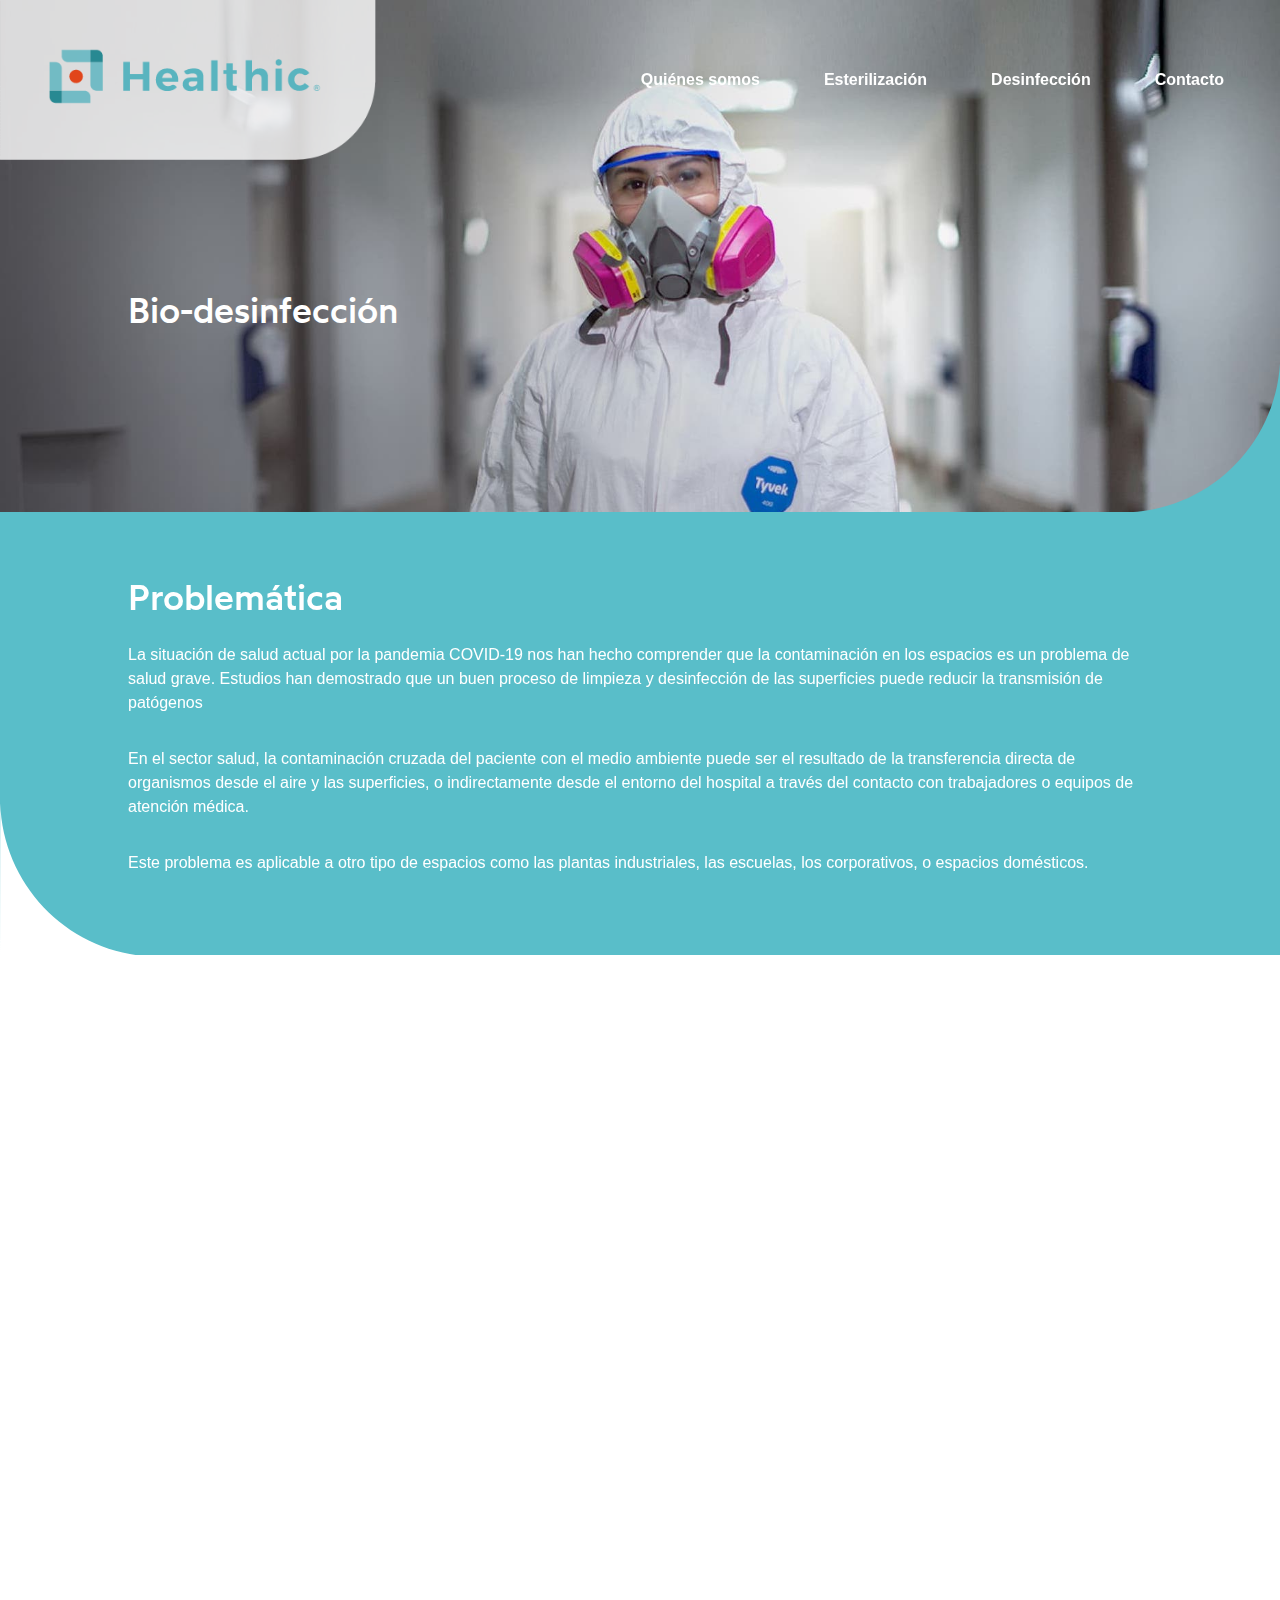
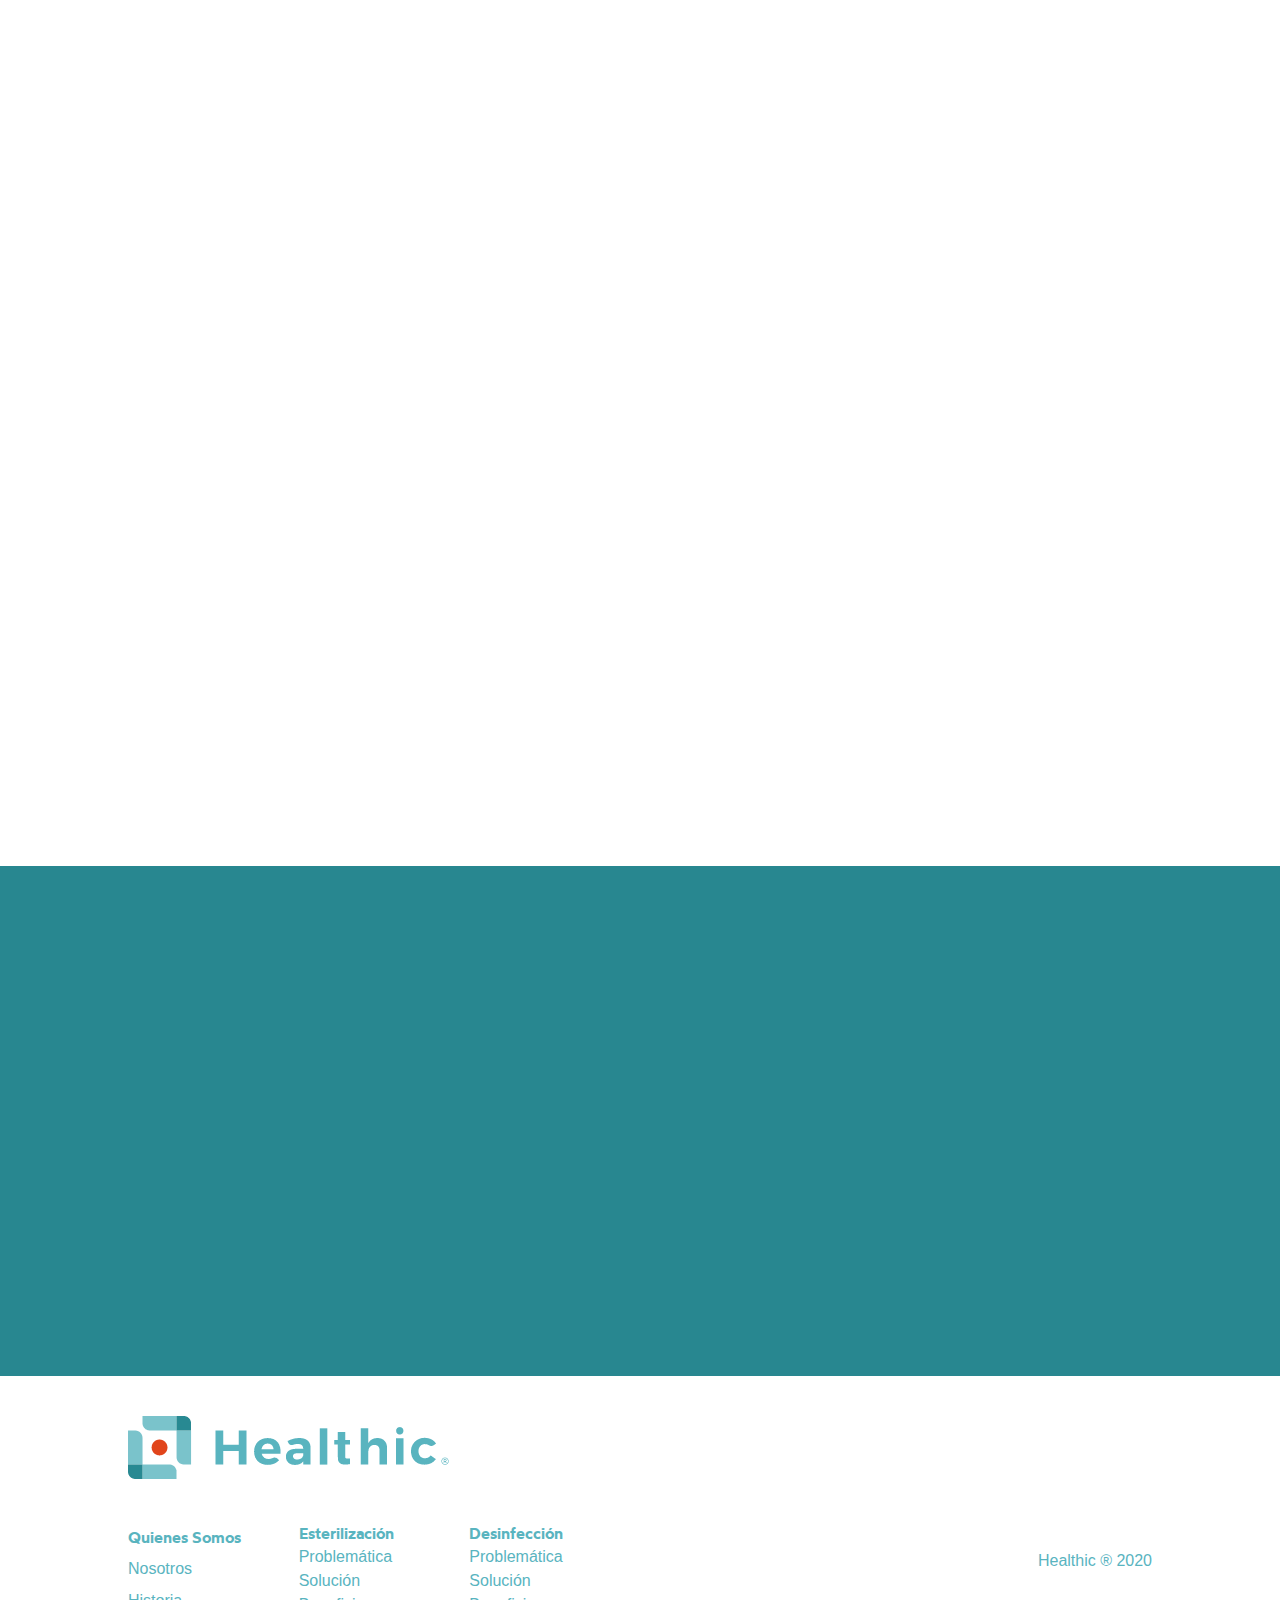
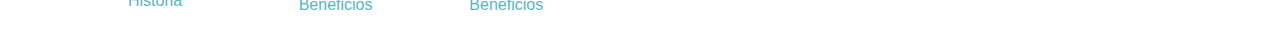
==== commit a396befd: "arreglando detalles estilos y reorganizando animaciones" ====
--- a/biodesinfeccion.html
+++ b/biodesinfeccion.html
@@ -46,8 +46,8 @@
        <div id="carouselExampleCaptions" class="carousel slide carBD" data-interval="false" data-ride="carousel" style="">
     <!-- Lineas de referencia posicion -->
   <ol class="carousel-indicators">
+<!--
     <li data-target="#carouselExampleCaptions" data-slide-to="0" class="active"></li>
-<!--
     <li data-target="#carouselExampleCaptions" data-slide-to="1"></li>
     <li data-target="#carouselExampleCaptions" data-slide-to="2"></li>
 -->
--- a/css/slider.css
+++ b/css/slider.css
@@ -280,7 +280,7 @@
 .QS{
     display: grid;
     grid-template-columns: 1fr 1fr;
-    grid-template-rows: 1fr 2fr 1fr;
+    grid-template-rows: 0.5fr 2fr 0.5fr;
     width: 100%;
     
     grid-template-areas:
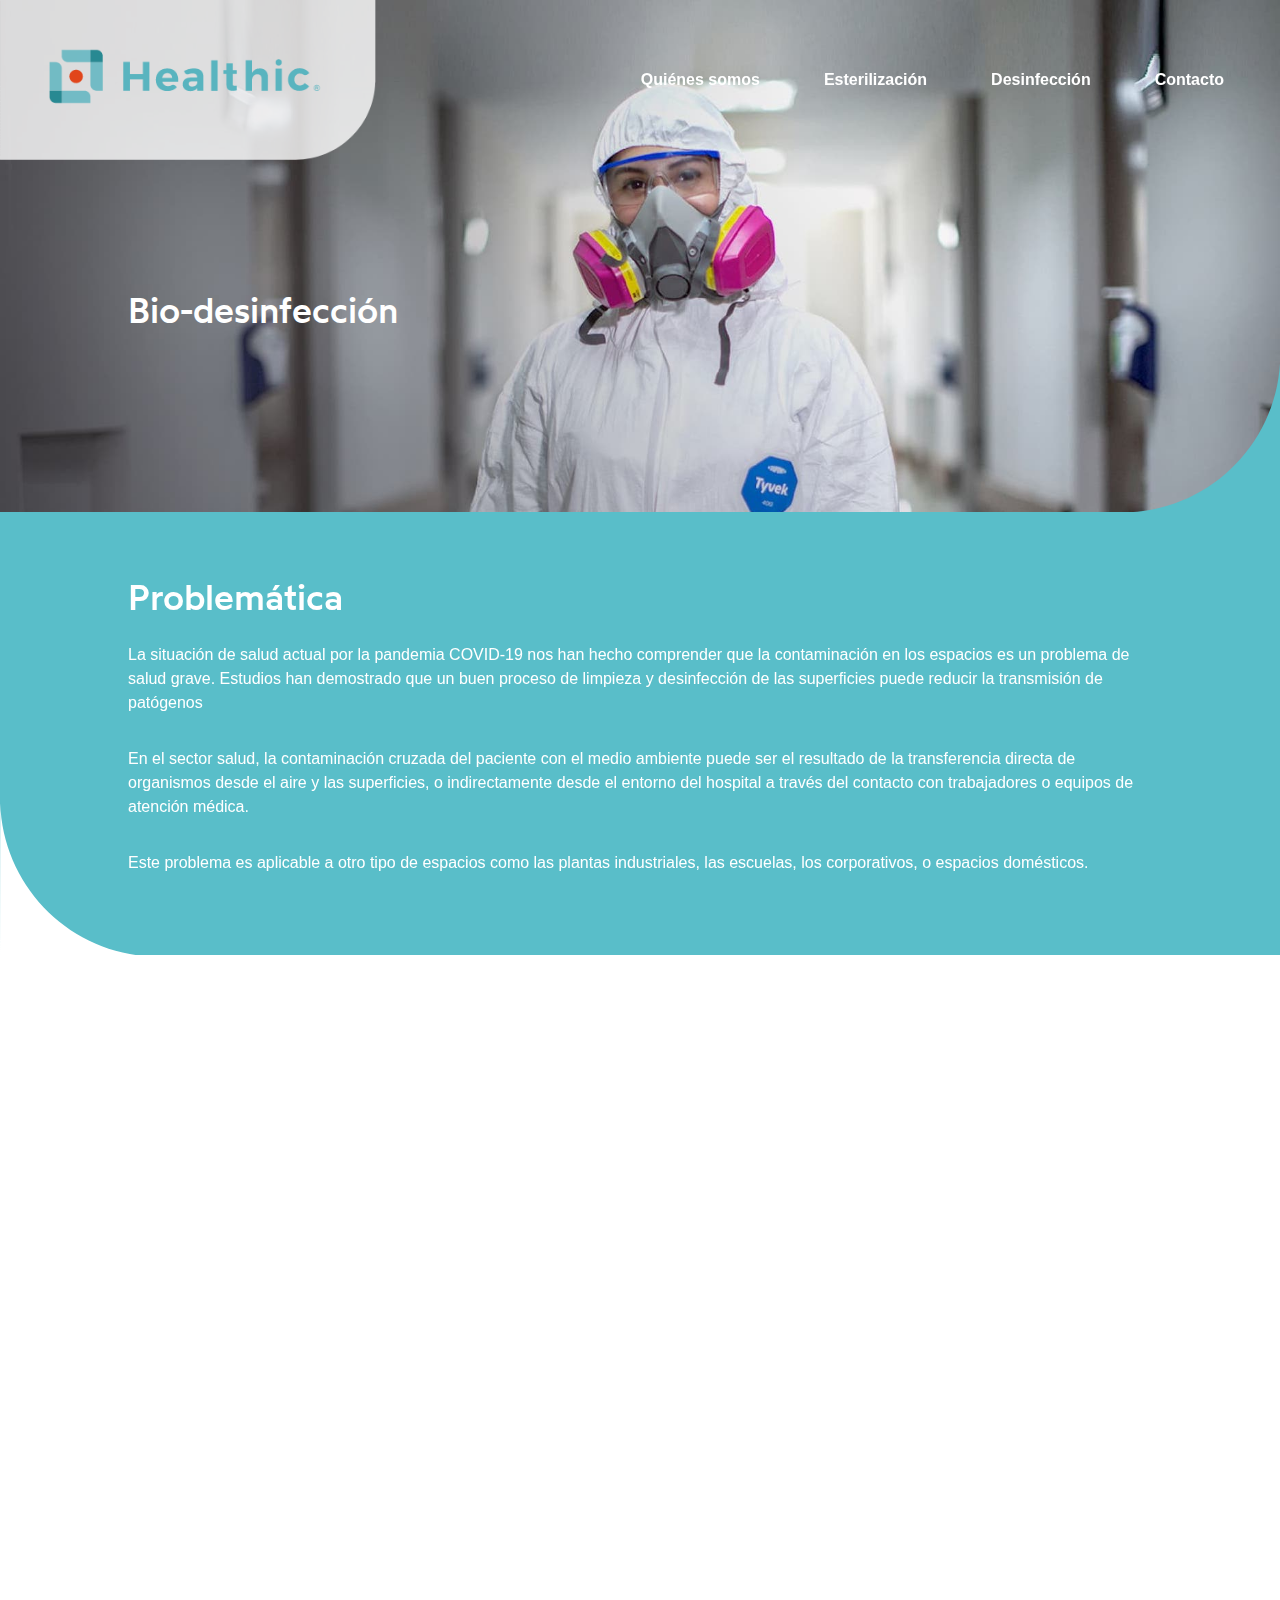
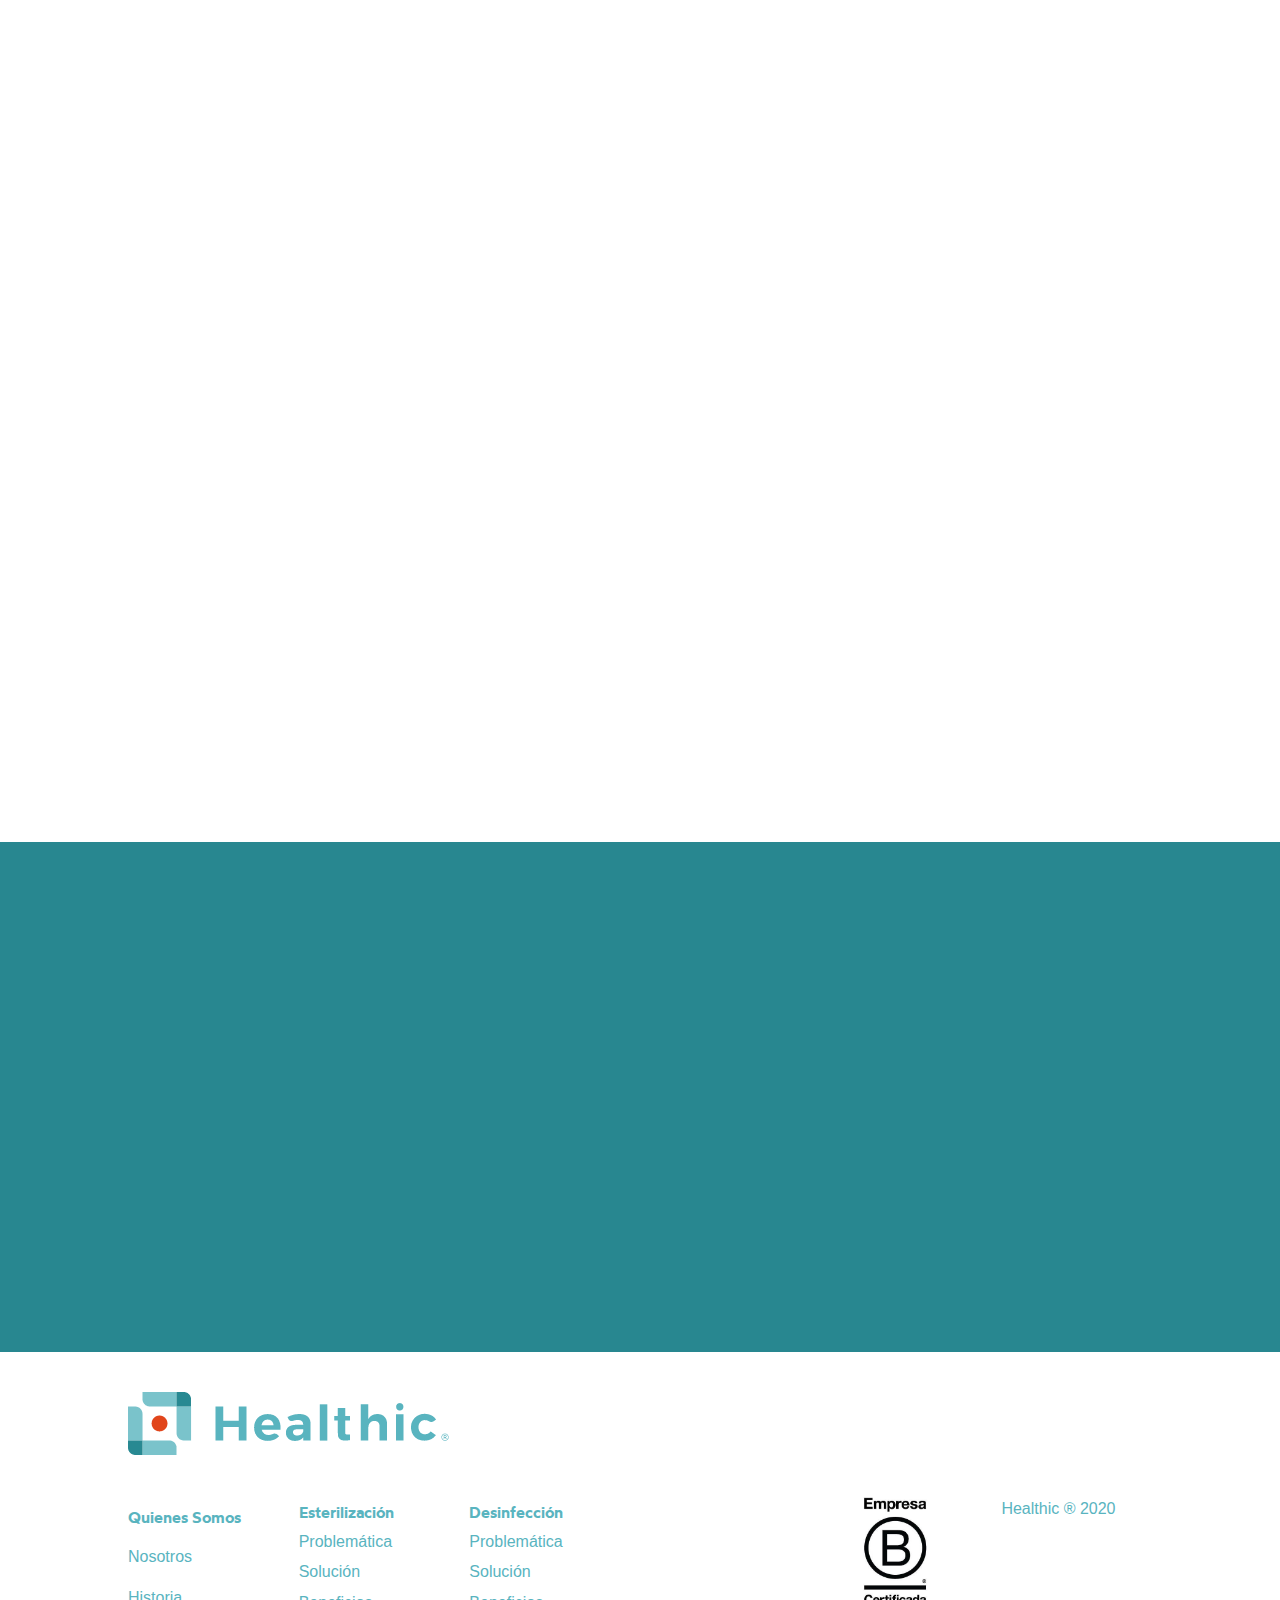
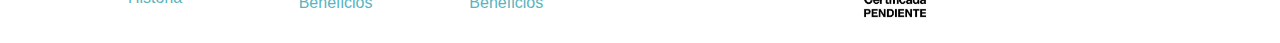
==== commit b251b0c8: "cert pendiente faltantes" ====
--- a/biodesinfeccion.html
+++ b/biodesinfeccion.html
@@ -274,6 +274,7 @@
       </div>
 -->
       <div class="links ultimis">
+         <img src="img/cert_pendiente.jpeg">
           <p>Healthic ® 2020</p>
       </div>
   </div>
--- a/css/slider.css
+++ b/css/slider.css
@@ -58,7 +58,9 @@
 object-fit: cover;
 }
 */
-
+ul{
+    padding-left: 1rem;
+}
 h1{
     padding-bottom: 5%;
     font-size: 2.25rem;
@@ -127,7 +129,6 @@
 }
 .botonLink{
     background-color: #59B4BF;
-    background-color: #59B4BF;
     border: none;
     border-radius: 1em;
     padding: 0.75rem 1rem;
@@ -136,6 +137,9 @@
     width: 50%;
 }
 .carousel-item{
+/*    background-color: black;*/
+}
+.carousel-item img{
 }
 .carBD{
     max-height: 40vw;
@@ -147,6 +151,10 @@
     display: block;
     top: 50%;
     left: 50%;
+    opacity: 0.7;
+}
+.obscuro{
+   opacity: 0.75;
 }
 .carousel-control-next, .carousel-control-prev{
     top: 80%;
@@ -172,6 +180,9 @@
     left: 10%;
     width: 50%;
     text-align: left;
+}
+.bgcarouselintro{
+    background-color: #59B4BF;
 }
 /*Sacar las bolitas para abajo de el slider*/
 /*
@@ -483,6 +494,10 @@
 
 .ultimis{
     margin-left: auto;
+    flex-direction: row;
+}
+.ultimis img{
+    width: 20%;
 }
 .enviar{
     max-width: 30%;
@@ -735,7 +750,7 @@
     text-align: left;
 }
     .carousel-caption h1{
-        font-size: 1.8rem;
+        font-size: 1.3rem;
     }
     article h3{
         font-size: 1.8rem;
@@ -812,6 +827,9 @@
         grid-template-columns: 1fr 1fr 1fr 0.5fr;
         font-size: 0.75rem
     }
+    .ultimis img{
+        width: 80%;
+    }
     .QS-Azul{
     background: #59BEC9;
     padding: 5% 10% 5% 10%;
